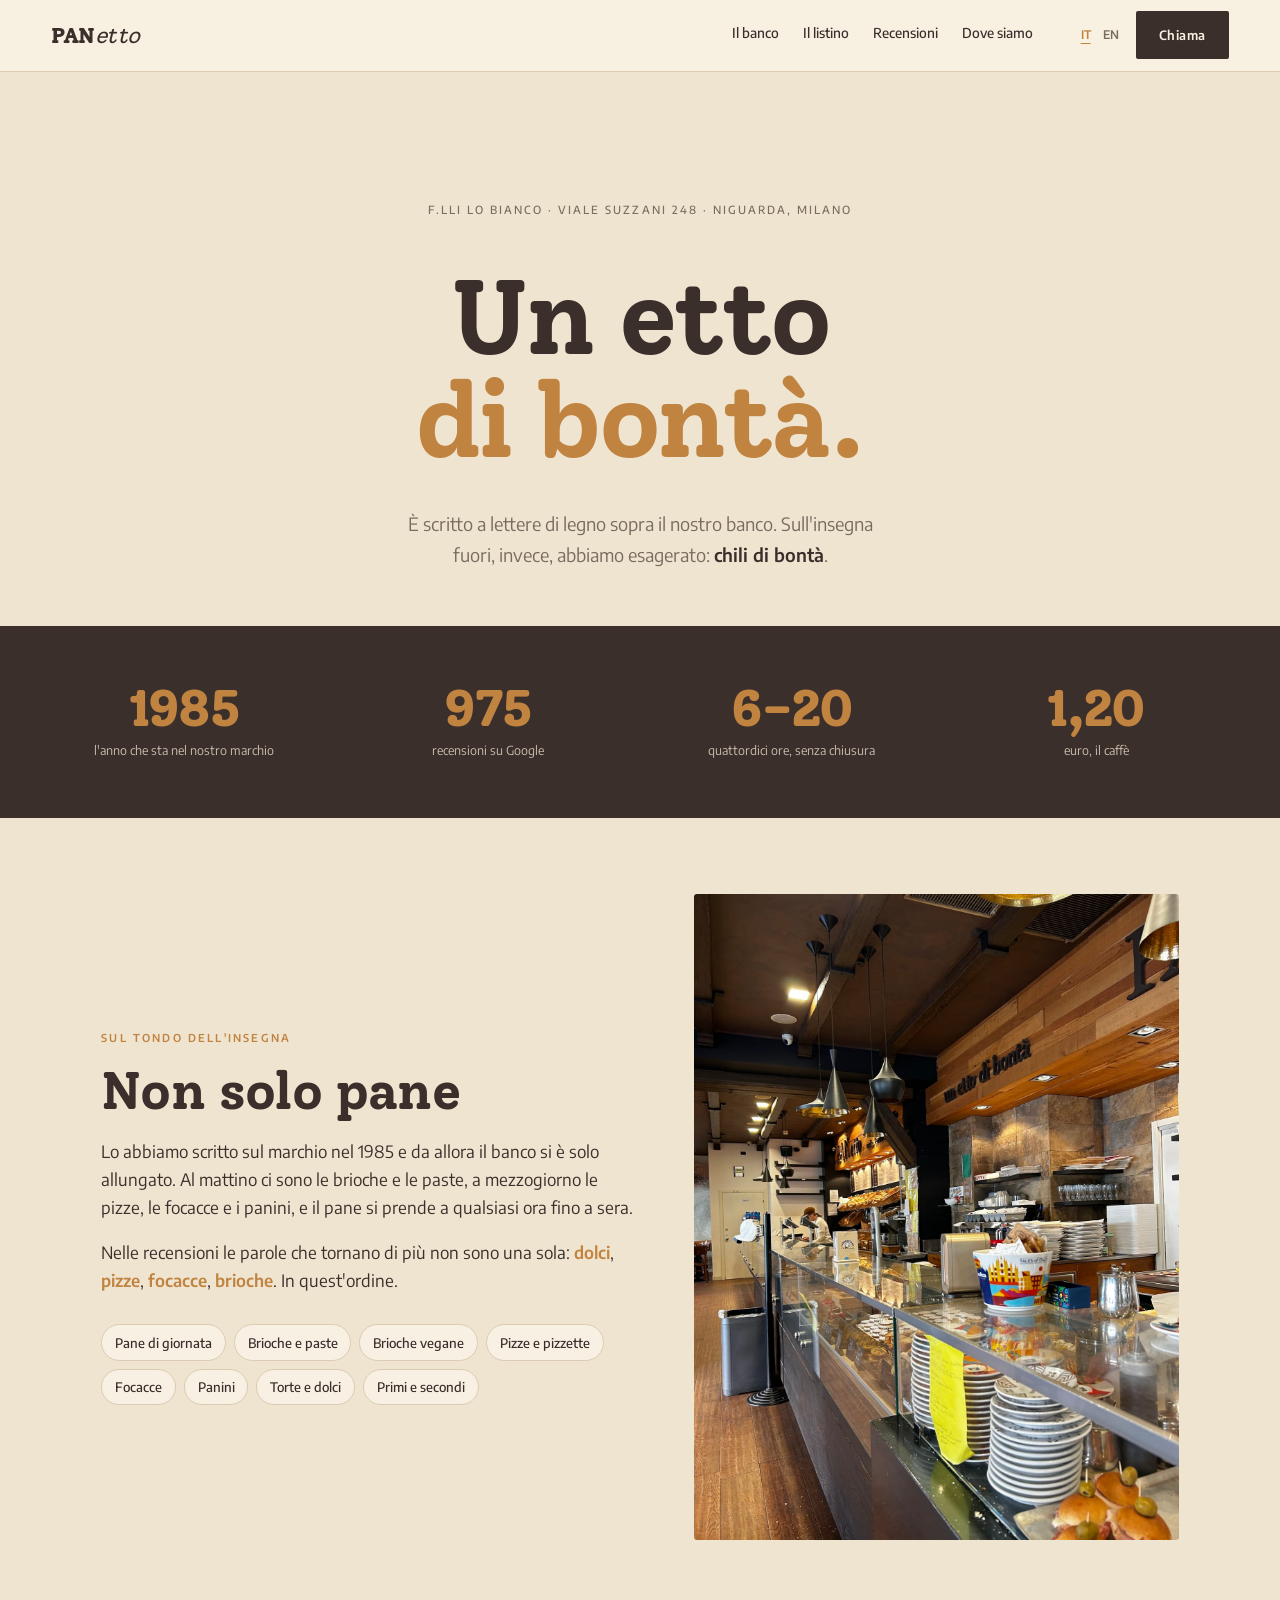
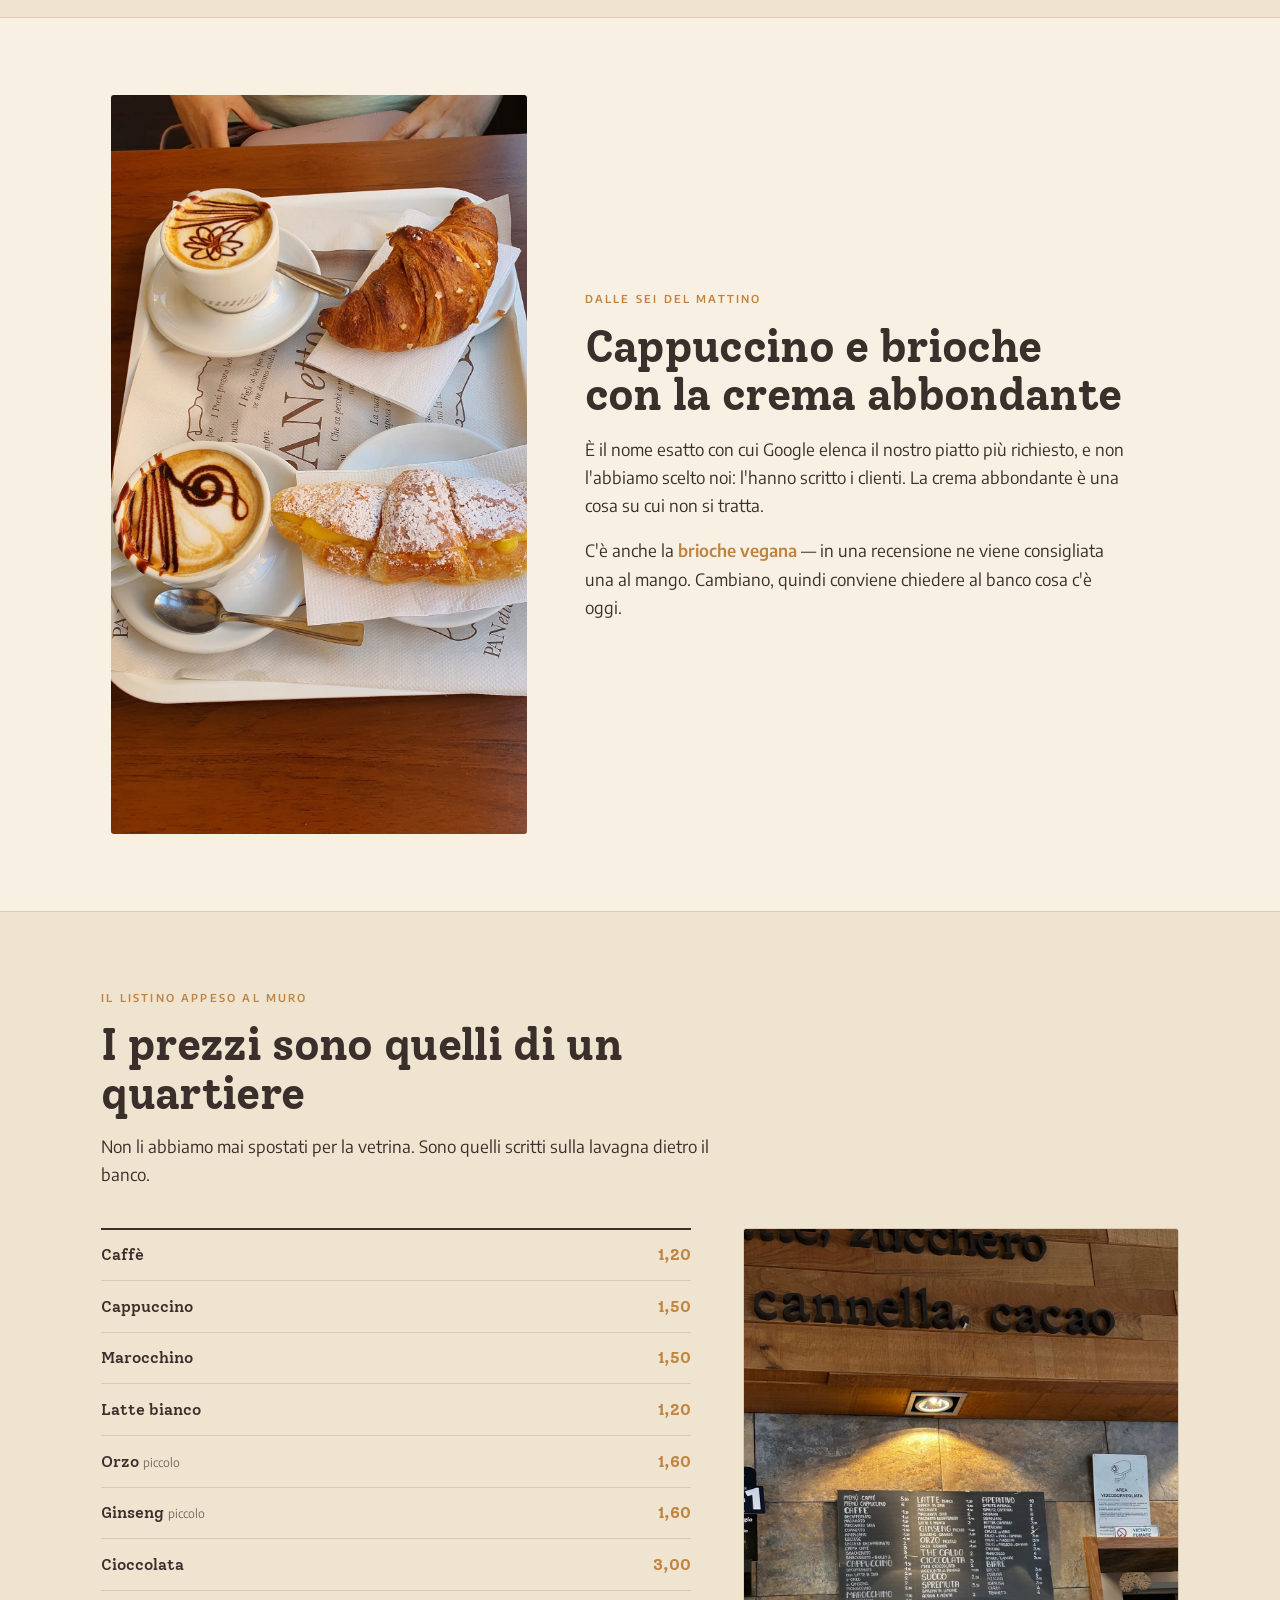
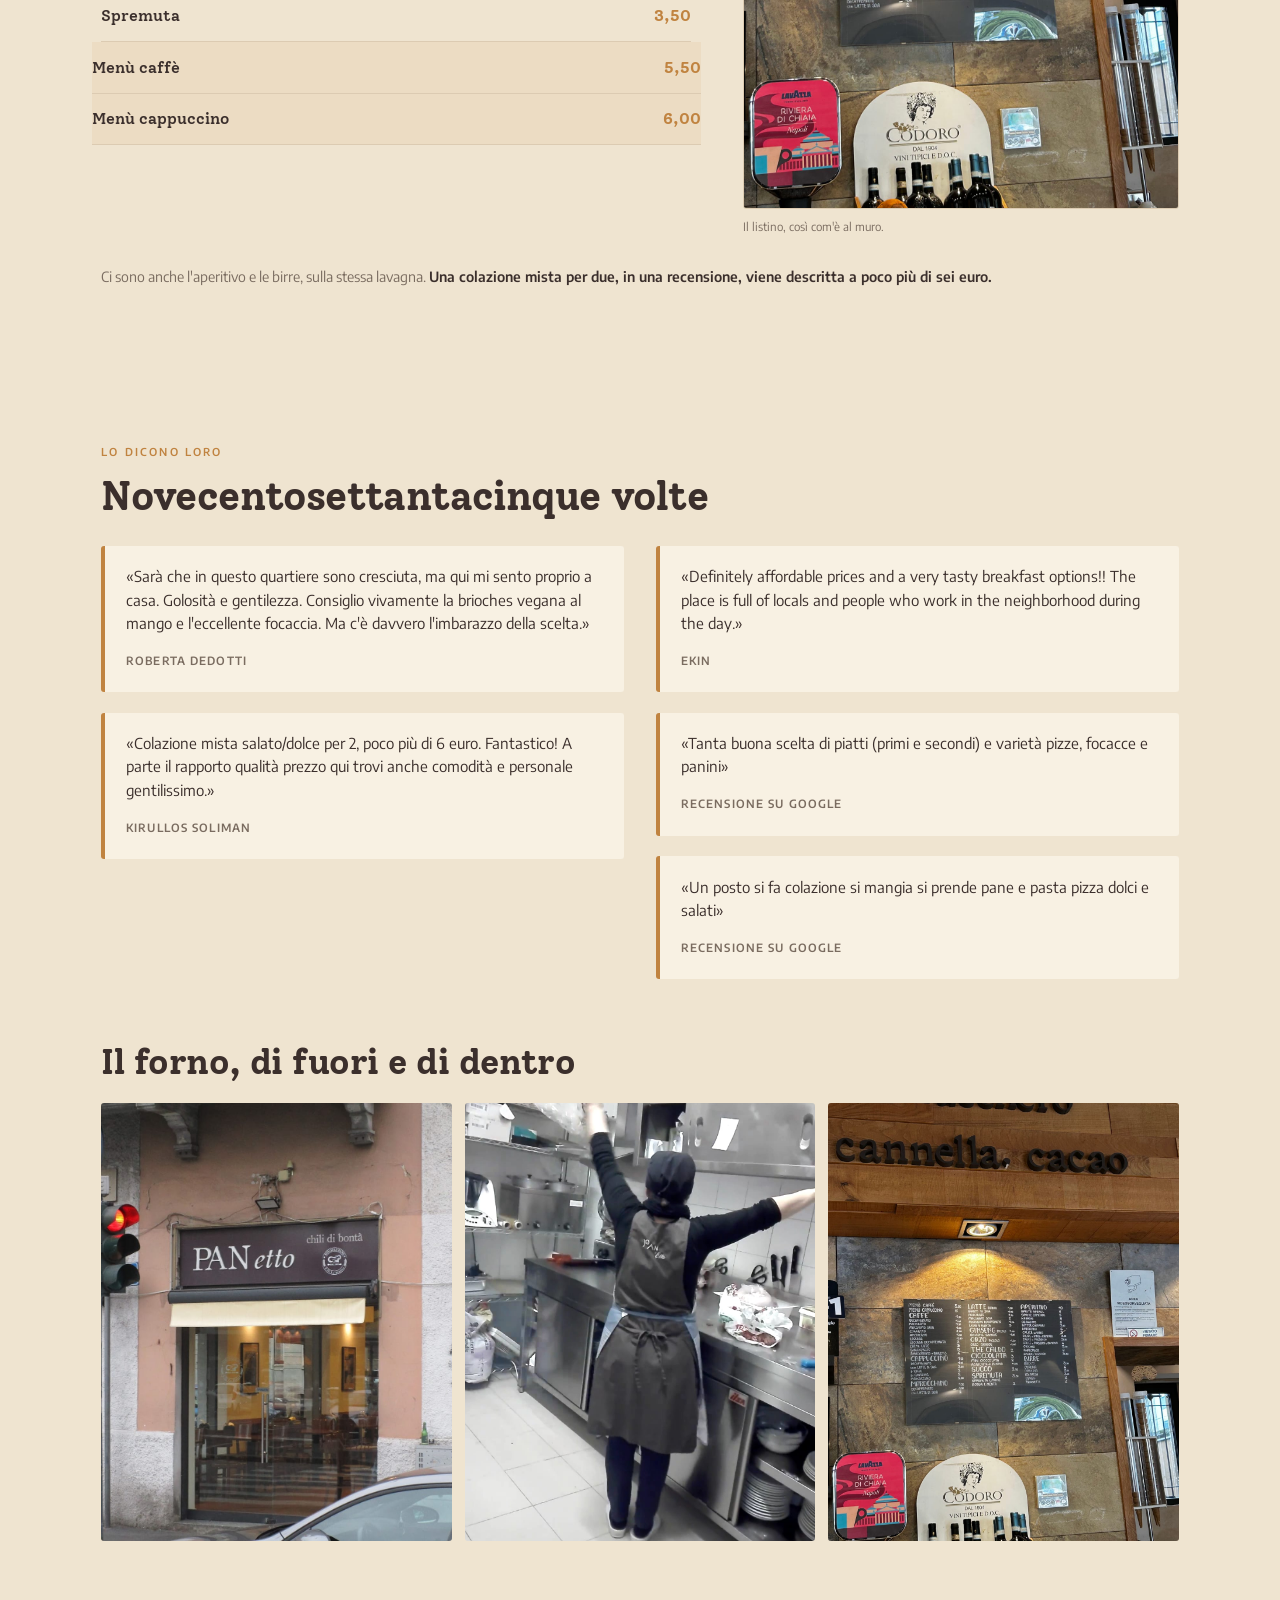
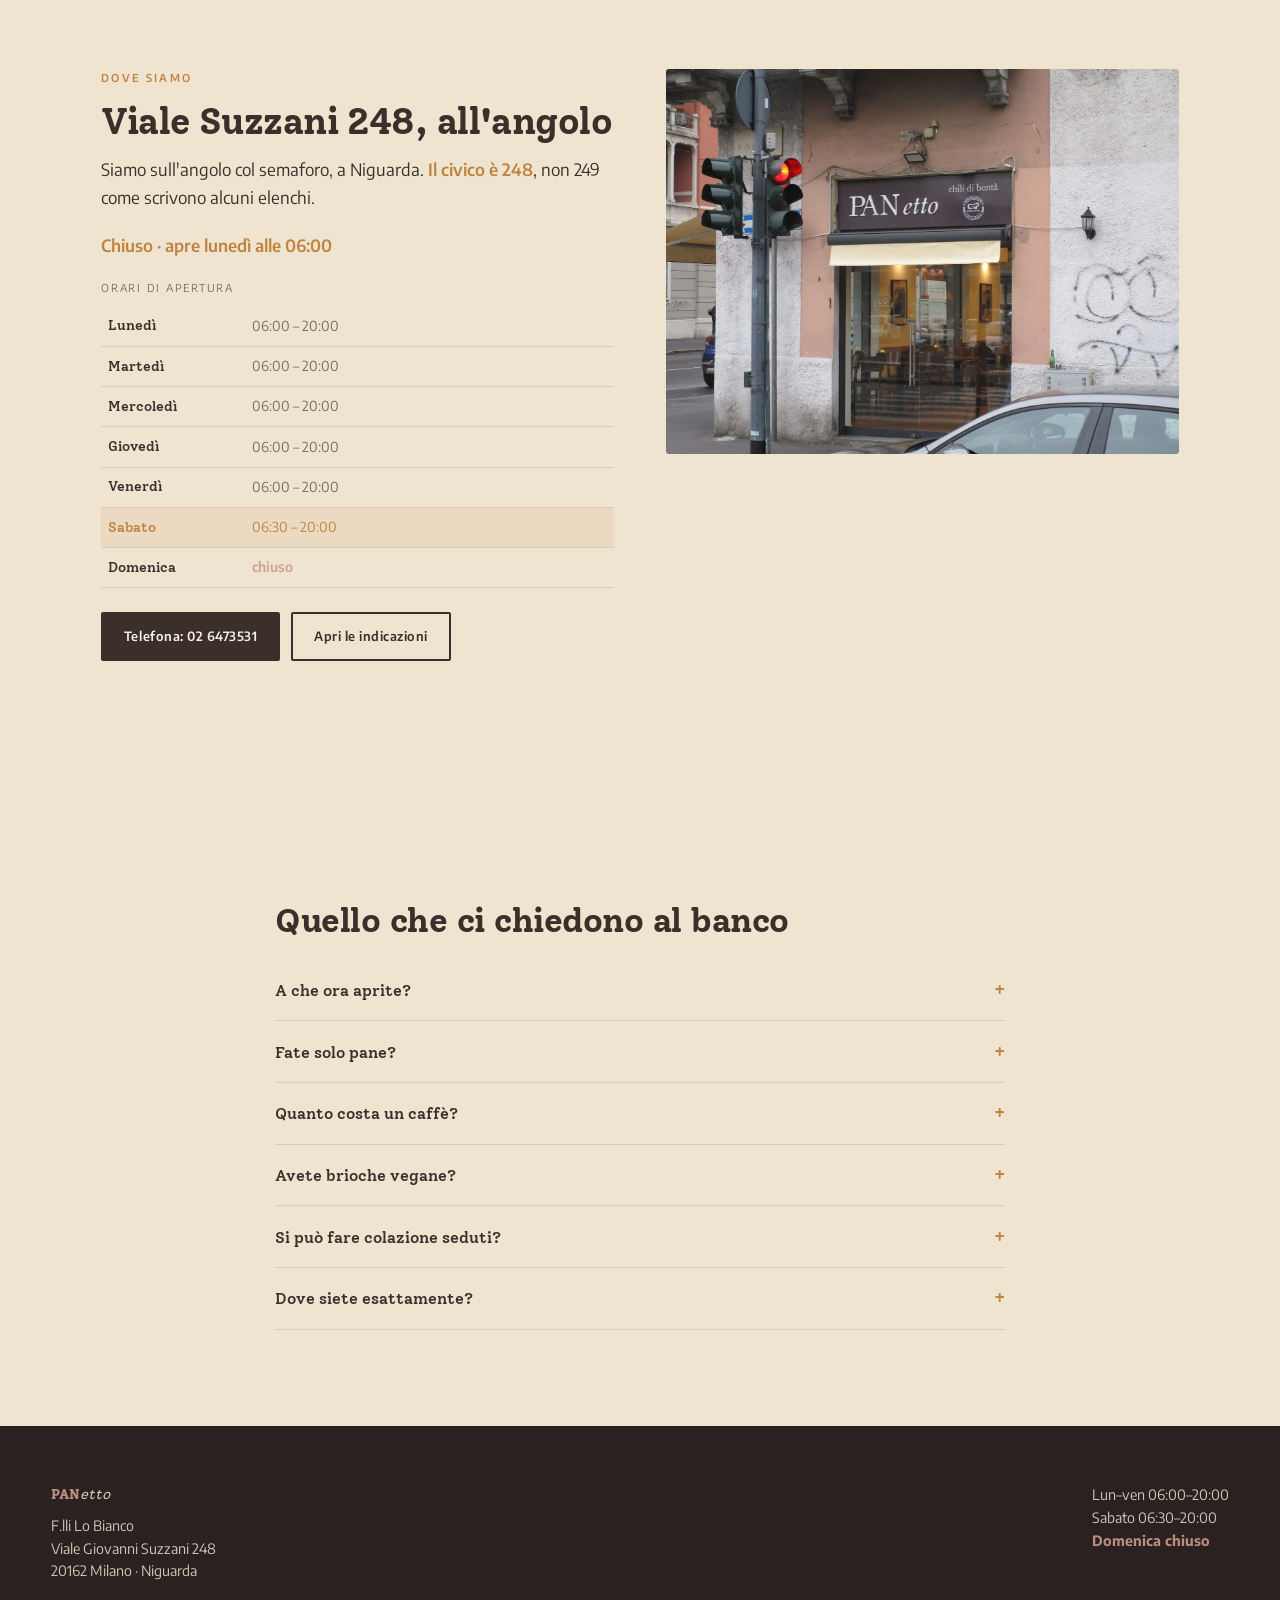
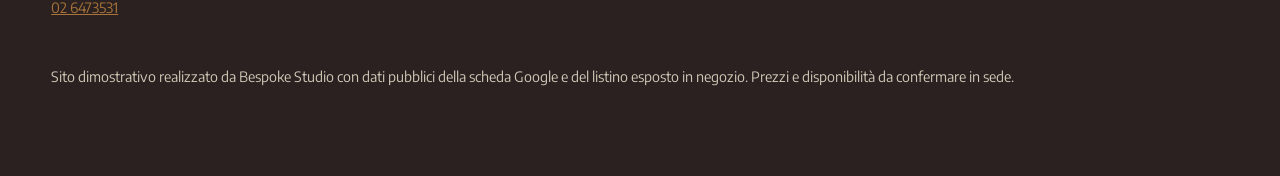
==== index.html @ 8424d195 "PANetto F.lli Lo Bianco — sito vetrina (Bespoke Studio) Viale Suzzani 248, Niguarda (Milano). Forno," ====
<!DOCTYPE html>
<html lang="it">
<head>
<meta charset="utf-8">
<meta name="viewport" content="width=device-width, initial-scale=1">
<title>PANetto F.lli Lo Bianco — forno e caffetteria a Niguarda, dal 1985</title>
<meta name="description" content="PANetto F.lli Lo Bianco, viale Suzzani 248, Niguarda, Milano. Pane, brioche, pizze, focacce e dolci dal 1985. Aperti dalle 6 alle 20, domenica chiuso. Caffè 1,20 €.">
<link rel="canonical" href="https://rotenzark.github.io/panetto-suzzani/">
<meta property="og:type" content="restaurant">
<meta property="og:title" content="PANetto — un etto di bontà, dal 1985">
<meta property="og:description" content="Non solo pane: brioche, pizze, focacce, dolci. Viale Suzzani 248, Niguarda.">
<meta property="og:url" content="https://rotenzark.github.io/panetto-suzzani/">
<meta property="og:image" content="https://rotenzark.github.io/panetto-suzzani/img/og.jpg">
<meta property="og:locale" content="it_IT">
<meta name="twitter:card" content="summary_large_image">
<meta name="twitter:title" content="PANetto — un etto di bontà, dal 1985">
<meta name="twitter:description" content="Non solo pane: brioche, pizze, focacce, dolci. Viale Suzzani 248, Niguarda.">
<meta name="twitter:image" content="https://rotenzark.github.io/panetto-suzzani/img/og.jpg">
<meta name="theme-color" content="#3B2F2C">
<link rel="icon" href="img/favicon.svg" type="image/svg+xml">
<link rel="icon" href="img/favicon-32.png" sizes="32x32">
<link rel="apple-touch-icon" href="img/apple-touch-icon.png">
<link rel="preconnect" href="https://fonts.googleapis.com">
<link rel="preconnect" href="https://fonts.gstatic.com" crossorigin>
<link href="https://fonts.googleapis.com/css2?family=Solway:wght@400;500;700;800&family=Encode+Sans:wght@300;400;500;600&display=swap" rel="stylesheet">
<link rel="stylesheet" href="css/styles.css?v=1">
<script type="application/ld+json">
{
  "@context":"https://schema.org","@type":"Bakery","name":"PANetto F.lli Lo Bianco",
  "description":"Forno, pasticceria e caffetteria a Niguarda, Milano, dal 1985. Pane, brioche, pizze, focacce e dolci.",
  "url":"https://rotenzark.github.io/panetto-suzzani/",
  "telephone":"+39 02 6473531",
  "priceRange":"€",
  "image":"https://rotenzark.github.io/panetto-suzzani/img/banco.jpg",
  "address":{"@type":"PostalAddress","streetAddress":"Viale Giovanni Suzzani 248","addressLocality":"Milano","postalCode":"20162","addressCountry":"IT"},
  "geo":{"@type":"GeoCoordinates","latitude":45.5231942,"longitude":9.2073771},
  "openingHoursSpecification":[
    {"@type":"OpeningHoursSpecification","dayOfWeek":["Monday","Tuesday","Wednesday","Thursday","Friday"],"opens":"06:00","closes":"20:00"},
    {"@type":"OpeningHoursSpecification","dayOfWeek":["Saturday"],"opens":"06:30","closes":"20:00"}
  ]
}
</script>
<script type="application/ld+json">
{
  "@context":"https://schema.org","@type":"FAQPage","mainEntity":[
    {"@type":"Question","name":"A che ora aprite?","acceptedAnswer":{"@type":"Answer","text":"Alle sei del mattino, dal lunedì al venerdì. Il sabato alle sei e mezza. Si chiude alle otto di sera, tutti i giorni. La domenica siamo chiusi."}},
    {"@type":"Question","name":"Fate solo pane?","acceptedAnswer":{"@type":"Answer","text":"No, e c'è scritto anche sulla nostra insegna: non solo pane. Facciamo brioche e paste, pizze, focacce, panini, torte e dolci, e a pranzo anche primi e secondi."}},
    {"@type":"Question","name":"Quanto costa un caffè?","acceptedAnswer":{"@type":"Answer","text":"Un euro e venti. Il cappuccino un euro e cinquanta. C'è anche il menù caffè con qualcosa da mangiare a cinque euro e cinquanta, e quello con cappuccino a sei."}},
    {"@type":"Question","name":"Avete brioche vegane?","acceptedAnswer":{"@type":"Answer","text":"Sì. Una cliente in una recensione consiglia in particolare la brioche vegana al mango. Chiedete al banco quali ci sono oggi, perché cambiano."}},
    {"@type":"Question","name":"Si può fare colazione seduti?","acceptedAnswer":{"@type":"Answer","text":"Sì, ci sono i tavolini: c'è chi fa colazione, chi si ferma a pranzo e chi passa solo a prendere il pane. Nelle recensioni una colazione mista per due viene descritta a poco più di sei euro."}},
    {"@type":"Question","name":"Dove siete esattamente?","acceptedAnswer":{"@type":"Answer","text":"In viale Giovanni Suzzani 248, a Niguarda, all'angolo con il semaforo. Il civico è 248, non 249 come riportano alcuni elenchi."}}
  ]
}
</script>
</head>
<body>

<div id="intro" class="intro" aria-hidden="true">
  <p class="intro__frase"><span>un etto</span><span>di bontà</span></p>
  <button type="button" id="introSkip" class="intro__skip" data-i18n="intro.skip">salta</button>
</div>

<header id="site-header" class="testata">
  <a class="marchio" href="#cima"><b>PAN</b><i>etto</i></a>
  <nav id="mainNav" class="nav" aria-label="Menu principale">
    <a href="#banco" data-i18n="nav.banco">Il banco</a>
    <a href="#listino" data-i18n="nav.listino">Il listino</a>
    <a href="#voci" data-i18n="nav.voci">Recensioni</a>
    <a href="#dove" data-i18n="nav.dove">Dove siamo</a>
  </nav>
  <div class="testata__coda">
    <div class="lingue" role="group" aria-label="Lingua / Language">
      <button type="button" data-lang="it" class="is-on" aria-pressed="true">IT</button>
      <button type="button" data-lang="en" aria-pressed="false">EN</button>
    </div>
    <a class="bottone bottone--pieno" href="tel:+39026473531" data-i18n="cta.chiama">Chiama</a>
    <button type="button" id="burger" class="burger" aria-expanded="false" aria-controls="mobile-menu" aria-label="Apri il menu">
      <span></span><span></span><span></span>
    </button>
  </div>
</header>

<div id="mobile-menu" class="drawer" hidden>
  <a href="#banco" data-i18n="nav.banco">Il banco</a>
  <a href="#listino" data-i18n="nav.listino">Il listino</a>
  <a href="#voci" data-i18n="nav.voci">Recensioni</a>
  <a href="#dove" data-i18n="nav.dove">Dove siamo</a>
  <a class="drawer__cta" href="tel:+39026473531">02 6473531</a>
</div>

<main id="cima">

  <!-- ══ HERO: una frase sola, la loro ══ -->
  <section class="apertura" aria-labelledby="apertura-titolo">
    <p class="apertura__eti" data-i18n="hero.eti">F.lli Lo Bianco · viale Suzzani 248 · Niguarda, Milano</p>
    <h1 id="apertura-titolo" class="apertura__frase">
      <span class="apertura__riga">Un etto</span>
      <span class="apertura__riga apertura__riga--forte">di bontà.</span>
    </h1>
    <p class="apertura__sotto" data-i18n="hero.sotto">È scritto a lettere di legno sopra il nostro banco. Sull'insegna fuori, invece, abbiamo esagerato: <b>chili di bontà</b>.</p>
  </section>

  <!-- ══ LE CIFRE — il gesto della bilancia ══ -->
  <section class="cifre" id="cifre" aria-label="In cifre">
    <ul class="cifre__lista">
      <li class="cifra"><span class="cifra__n">1985</span><span class="cifra__t" data-i18n="cif.1">l'anno che sta nel nostro marchio</span></li>
      <li class="cifra"><span class="cifra__n">975</span><span class="cifra__t" data-i18n="cif.2">recensioni su Google</span></li>
      <li class="cifra"><span class="cifra__n">6–20</span><span class="cifra__t" data-i18n="cif.3">quattordici ore, senza chiusura</span></li>
      <li class="cifra"><span class="cifra__n">1,20</span><span class="cifra__t" data-i18n="cif.4">euro, il caffè</span></li>
    </ul>
  </section>

  <!-- ══ NON SOLO PANE ══ -->
  <section id="banco" class="banco" aria-labelledby="banco-titolo">
    <div class="banco__testo reveal">
      <p class="occhiello" data-i18n="ban.eti">Sul tondo dell'insegna</p>
      <h2 id="banco-titolo" data-i18n="ban.titolo">Non solo pane</h2>
      <p data-i18n="ban.p1">Lo abbiamo scritto sul marchio nel 1985 e da allora il banco si è solo allungato. Al mattino ci sono le brioche e le paste, a mezzogiorno le pizze, le focacce e i panini, e il pane si prende a qualsiasi ora fino a sera.</p>
      <p data-i18n="ban.p2">Nelle recensioni le parole che tornano di più non sono una sola: <b>dolci</b>, <b>pizze</b>, <b>focacce</b>, <b>brioche</b>. In quest'ordine.</p>
      <ul class="banco__cose">
        <li data-i18n="ban.c1">Pane di giornata</li>
        <li data-i18n="ban.c2">Brioche e paste</li>
        <li data-i18n="ban.c3">Brioche vegane</li>
        <li data-i18n="ban.c4">Pizze e pizzette</li>
        <li data-i18n="ban.c5">Focacce</li>
        <li data-i18n="ban.c6">Panini</li>
        <li data-i18n="ban.c7">Torte e dolci</li>
        <li data-i18n="ban.c8">Primi e secondi</li>
      </ul>
    </div>
    <figure class="banco__foto reveal">
      <img src="img/banco.jpg" width="1400" height="1866" decoding="async" alt="Il banco di PANetto con la vetrina delle paste e, sul muro di legno, le lettere che compongono un etto di bontà">
    </figure>
  </section>

  <!-- ══ LA COLAZIONE ══ -->
  <section class="colazione" aria-labelledby="colazione-titolo">
    <figure class="colazione__foto reveal">
      <img src="img/colazione.jpg" width="1200" height="2133" decoding="async" alt="Vassoio con due cappuccini decorati, un cornetto e una brioche alla crema, sulla carta brandizzata PANetto">
    </figure>
    <div class="colazione__testo reveal">
      <p class="occhiello" data-i18n="col.eti">Dalle sei del mattino</p>
      <h2 id="colazione-titolo" data-i18n="col.titolo">Cappuccino e brioche con la crema abbondante</h2>
      <p data-i18n="col.p1">È il nome esatto con cui Google elenca il nostro piatto più richiesto, e non l'abbiamo scelto noi: l'hanno scritto i clienti. La crema abbondante è una cosa su cui non si tratta.</p>
      <p data-i18n="col.p2">C'è anche la <b>brioche vegana</b> — in una recensione ne viene consigliata una al mango. Cambiano, quindi conviene chiedere al banco cosa c'è oggi.</p>
    </div>
  </section>

  <!-- ══ LISTINO ══ -->
  <section id="listino" class="listino" aria-labelledby="listino-titolo">
    <div class="listino__testa reveal">
      <p class="occhiello" data-i18n="lis.eti">Il listino appeso al muro</p>
      <h2 id="listino-titolo" data-i18n="lis.titolo">I prezzi sono quelli di un quartiere</h2>
      <p data-i18n="lis.p">Non li abbiamo mai spostati per la vetrina. Sono quelli scritti sulla lavagna dietro il banco.</p>
    </div>
    <div class="listino__corpo">
      <ul class="prezzi reveal">
        <li><span class="v">Caffè</span><span class="p">1,20</span></li>
        <li><span class="v">Cappuccino</span><span class="p">1,50</span></li>
        <li><span class="v">Marocchino</span><span class="p">1,50</span></li>
        <li><span class="v">Latte bianco</span><span class="p">1,20</span></li>
        <li><span class="v">Orzo <small data-i18n="lis.piccolo">piccolo</small></span><span class="p">1,60</span></li>
        <li><span class="v">Ginseng <small data-i18n="lis.piccolo2">piccolo</small></span><span class="p">1,60</span></li>
        <li><span class="v">Cioccolata</span><span class="p">3,00</span></li>
        <li><span class="v">Spremuta</span><span class="p">3,50</span></li>
        <li class="prezzi__spicca"><span class="v" data-i18n="lis.menucaffe">Menù caffè</span><span class="p">5,50</span></li>
        <li class="prezzi__spicca"><span class="v" data-i18n="lis.menucappu">Menù cappuccino</span><span class="p">6,00</span></li>
      </ul>
      <figure class="listino__foto reveal">
        <img src="img/listino-muro.jpg" width="1200" height="1600" decoding="async" alt="Il listino delle bevande appeso al muro del locale, sotto le lettere di legno latte zucchero cannella cacao">
        <figcaption data-i18n="lis.did">Il listino, così com'è al muro.</figcaption>
      </figure>
    </div>
    <p class="listino__nota reveal" data-i18n="lis.nota">Ci sono anche l'aperitivo e le birre, sulla stessa lavagna. <b>Una colazione mista per due, in una recensione, viene descritta a poco più di sei euro.</b></p>
  </section>

  <!-- ══ RECENSIONI ══ -->
  <section id="voci" class="voci reveal" aria-labelledby="voci-titolo">
    <p class="occhiello" data-i18n="voc.eti">Lo dicono loro</p>
    <h2 id="voci-titolo" data-i18n="voc.titolo">Novecentosettantacinque volte</h2>
    <ul class="voci__lista">
      <li class="voce"><p>«Sarà che in questo quartiere sono cresciuta, ma qui mi sento proprio a casa. Golosità e gentilezza. Consiglio vivamente la brioches vegana al mango e l'eccellente focaccia. Ma c'è davvero l'imbarazzo della scelta.»</p><span class="voce__chi">Roberta Dedotti</span></li>
      <li class="voce"><p>«Colazione mista salato/dolce per 2, poco più di 6 euro. Fantastico! A parte il rapporto qualità prezzo qui trovi anche comodità e personale gentilissimo.»</p><span class="voce__chi">Kirullos Soliman</span></li>
      <li class="voce"><p>«Definitely affordable prices and a very tasty breakfast options!! The place is full of locals and people who work in the neighborhood during the day.»</p><span class="voce__chi">Ekin</span></li>
      <li class="voce"><p>«Tanta buona scelta di piatti (primi e secondi) e varietà pizze, focacce e panini»</p><span class="voce__chi">Recensione su Google</span></li>
      <li class="voce"><p>«Un posto si fa colazione si mangia si prende pane e pasta pizza dolci e salati»</p><span class="voce__chi">Recensione su Google</span></li>
    </ul>
  </section>

  <!-- ══ GALLERIA ══ -->
  <section id="galleria" class="galleria reveal" aria-labelledby="galleria-titolo">
    <h2 id="galleria-titolo" class="galleria__titolo" data-i18n="gal.titolo">Il forno, di fuori e di dentro</h2>
    <div class="galleria__righe">
      <button type="button" class="shot" data-full="img/facciata.jpg"><img src="img/facciata.jpg" width="1500" height="1125" decoding="async" alt="L'insegna PANetto all'angolo di viale Suzzani, con il payoff chili di bontà"></button>
      <button type="button" class="shot" data-full="img/laboratorio.jpg"><img src="img/laboratorio.jpg" width="1088" height="1920" decoding="async" alt="Il laboratorio in acciaio, con il grembiule PANetto"></button>
      <button type="button" class="shot" data-full="img/listino-muro.jpg"><img src="img/listino-muro.jpg" width="1200" height="1600" decoding="async" alt="Il listino delle bevande al muro"></button>
    </div>
  </section>

  <!-- ══ DOVE ══ -->
  <section id="dove" class="dove" aria-labelledby="dove-titolo">
    <div class="dove__testo reveal">
      <p class="occhiello" data-i18n="dov.eti">Dove siamo</p>
      <h2 id="dove-titolo" data-i18n="dov.titolo">Viale Suzzani 248, all'angolo</h2>
      <p data-i18n="dov.p">Siamo sull'angolo col semaforo, a Niguarda. <b>Il civico è 248</b>, non 249 come scrivono alcuni elenchi.</p>
      <p class="dove__stato"><span id="orarioStato">Controllo gli orari…</span></p>
      <table class="orari">
        <caption data-i18n="dov.cap">Orari di apertura</caption>
        <tbody>
          <tr data-day="1"><th scope="row" data-i18n="g.lun">Lunedì</th><td>06:00 – 20:00</td></tr>
          <tr data-day="2"><th scope="row" data-i18n="g.mar">Martedì</th><td>06:00 – 20:00</td></tr>
          <tr data-day="3"><th scope="row" data-i18n="g.mer">Mercoledì</th><td>06:00 – 20:00</td></tr>
          <tr data-day="4"><th scope="row" data-i18n="g.gio">Giovedì</th><td>06:00 – 20:00</td></tr>
          <tr data-day="5"><th scope="row" data-i18n="g.ven">Venerdì</th><td>06:00 – 20:00</td></tr>
          <tr data-day="6"><th scope="row" data-i18n="g.sab">Sabato</th><td>06:30 – 20:00</td></tr>
          <tr data-day="0" class="riposo"><th scope="row" data-i18n="g.dom">Domenica</th><td data-i18n="g.chiuso">chiuso</td></tr>
        </tbody>
      </table>
      <p class="dove__azioni">
        <a class="bottone bottone--pieno" href="tel:+39026473531" data-i18n="dov.tel">Telefona: 02 6473531</a>
        <a class="bottone" href="https://www.google.com/maps/place/PANetto+F.lli+Lo+Bianco/@45.5231942,9.2073771,17z" target="_blank" rel="noopener" data-i18n="dov.mappa">Apri le indicazioni</a>
      </p>
    </div>
    <div class="dove__lato reveal">
      <figure class="dove__facciata"><img src="img/facciata.jpg" width="1500" height="1125" decoding="async" alt="L'ingresso di PANetto sull'angolo di viale Suzzani"></figure>
      <iframe title="Mappa di PANetto, viale Suzzani 248, Milano" src="https://www.google.com/maps?q=PANetto+Viale+Suzzani+248+20162+Milano&output=embed" width="600" height="320" style="border:0" loading="lazy" referrerpolicy="no-referrer-when-downgrade"></iframe>
    </div>
  </section>

  <!-- ══ FAQ ══ -->
  <section id="faq" class="faq reveal" aria-labelledby="faq-titolo">
    <h2 id="faq-titolo" data-i18n="faq.titolo">Quello che ci chiedono al banco</h2>
    <div class="faq__lista">
      <details><summary data-i18n="faq.q1">A che ora aprite?</summary><p data-i18n="faq.a1">Alle <b>sei del mattino</b>, dal lunedì al venerdì. Il sabato alle sei e mezza. Si chiude alle otto di sera, tutti i giorni. <b>La domenica siamo chiusi.</b></p></details>
      <details><summary data-i18n="faq.q2">Fate solo pane?</summary><p data-i18n="faq.a2">No, e c'è scritto anche sulla nostra insegna: <b>non solo pane</b>. Facciamo brioche e paste, pizze, focacce, panini, torte e dolci, e a pranzo anche primi e secondi.</p></details>
      <details><summary data-i18n="faq.q3">Quanto costa un caffè?</summary><p data-i18n="faq.a3">Un euro e venti. Il cappuccino un euro e cinquanta. C'è anche il menù caffè a cinque euro e cinquanta e quello con cappuccino a sei.</p></details>
      <details><summary data-i18n="faq.q4">Avete brioche vegane?</summary><p data-i18n="faq.a4">Sì. Una cliente in una recensione consiglia in particolare quella al mango. Chiedete al banco quali ci sono oggi, perché cambiano.</p></details>
      <details><summary data-i18n="faq.q5">Si può fare colazione seduti?</summary><p data-i18n="faq.a5">Sì, ci sono i tavolini: c'è chi fa colazione, chi si ferma a pranzo e chi passa solo a prendere il pane.</p></details>
      <details><summary data-i18n="faq.q6">Dove siete esattamente?</summary><p data-i18n="faq.a6">In viale Giovanni Suzzani 248, a Niguarda, all'angolo col semaforo. <b>Il civico è 248</b>, non 249.</p></details>
    </div>
  </section>

</main>

<footer class="chiusa">
  <div class="chiusa__riga">
    <div>
      <p class="chiusa__nome"><b>PAN</b><i>etto</i></p>
      <p data-i18n="foot.ind">F.lli Lo Bianco<br>Viale Giovanni Suzzani 248<br>20162 Milano · Niguarda</p>
      <p><a href="tel:+39026473531">02 6473531</a></p>
    </div>
    <div>
      <p data-i18n="foot.orari">Lun–ven 06:00–20:00<br>Sabato 06:30–20:00<br><b>Domenica chiuso</b></p>
    </div>
  </div>
  <p class="chiusa__nota" data-i18n="foot.nota">Sito dimostrativo realizzato da Bespoke Studio con dati pubblici della scheda Google e del listino esposto in negozio. Prezzi e disponibilità da confermare in sede.</p>
</footer>

<div class="barra" id="actionBar">
  <a href="tel:+39026473531" data-i18n="bar.chiama">Chiama</a>
  <a href="#listino" data-i18n="bar.listino">Listino</a>
  <a href="#dove" data-i18n="bar.dove">Dove</a>
</div>

<div id="lightbox" class="lightbox" hidden>
  <button type="button" id="lightboxClose" class="lightbox__x" aria-label="Chiudi">×</button>
  <img id="lightboxImg" src="" alt="">
</div>

<script src="https://cdn.jsdelivr.net/npm/gsap@3.12.5/dist/gsap.min.js"></script>
<script src="https://cdn.jsdelivr.net/npm/gsap@3.12.5/dist/ScrollTrigger.min.js"></script>
<script src="js/main.js?v=1"></script>
</body>
</html>
---- css/styles.css ----
/* ═══════════════════════════════════════════════════════════════════
   PANetto F.lli Lo Bianco — Niguarda, Milano
   Palette dalla loro facciata (insegna marrone scuro, tenda crema,
   muro rosa caldo) e dal legno del banco. Il concept è scritto sul
   loro muro: «un etto di bontà».
   ═══════════════════════════════════════════════════════════════════ */

:root{
  --cacao:#3B2F2C;
  --cacao-scuro:#2A2120;
  --sabbia:#EFE4D0;
  --sabbia-chiara:#F8F1E3;
  --crosta:#C08340;
  --rosa:#D2A091;
  --grano:#9A7B4F;
  --fumo:#7A6C60;
  --linea:#DCCBB2;

  --display:'Solway', Georgia, serif;
  --testo:'Encode Sans', system-ui, sans-serif;

  --gutter:clamp(1.15rem, 4vw, 3.5rem);
  --max:1180px;
}

*,*::before,*::after{box-sizing:border-box}
html{-webkit-text-size-adjust:100%}
body{margin:0}
img{max-width:100%;height:auto;display:block}
[hidden]{display:none !important}
button{font:inherit;color:inherit}
:focus-visible{outline:2px solid var(--crosta);outline-offset:3px}

.js .reveal{opacity:0}
.js .reveal.in-view{opacity:1}
html:not(.js) .reveal{opacity:1}

@media (prefers-reduced-motion:reduce){
  *,*::before,*::after{animation-duration:.001ms !important;animation-iteration-count:1 !important;transition-duration:.001ms !important;scroll-behavior:auto !important}
  .reveal{opacity:1 !important;transform:none !important}
  .intro{display:none !important}
  .cifra{opacity:1 !important;transform:none !important}
}

body{
  font-family:var(--testo);font-weight:400;
  font-size:clamp(1rem,.96rem + .2vw,1.06rem);line-height:1.66;
  color:var(--cacao);background:var(--sabbia);
  -webkit-font-smoothing:antialiased;
}
h1,h2,h3{font-family:var(--display);line-height:1.1;margin:0;font-weight:700;letter-spacing:-.015em}
p{margin:0 0 1em}
a{color:inherit}

.occhiello{font-size:.68rem;font-weight:600;letter-spacing:.2em;text-transform:uppercase;color:var(--crosta);margin:0 0 .9rem}

.bottone{
  display:inline-block;font-size:.8rem;font-weight:600;letter-spacing:.04em;text-decoration:none;
  padding:.72rem 1.3rem;border:2px solid var(--cacao);color:var(--cacao);border-radius:2px;
  transition:background .22s,color .22s,border-color .22s;
}
.bottone:hover{background:var(--cacao);color:var(--sabbia-chiara)}
.bottone--pieno{background:var(--cacao);color:var(--sabbia-chiara)}
.bottone--pieno:hover{background:var(--crosta);border-color:var(--crosta)}

/* ── INTRO ── */
.intro{position:fixed;inset:0;z-index:200;background:var(--cacao);display:grid;place-items:center;transition:opacity .55s ease}
.intro.is-out{opacity:0;pointer-events:none}
.intro__frase{margin:0;display:flex;flex-direction:column;align-items:center;gap:.1em;font-family:var(--display);font-weight:700;color:var(--sabbia);font-size:clamp(1.6rem,6vw,3.4rem);line-height:1.05}
.intro__frase span{opacity:0;animation:sali .55s ease forwards}
.intro__frase span:nth-child(1){animation-delay:.15s}
.intro__frase span:nth-child(2){animation-delay:.45s}
@keyframes sali{from{opacity:0;transform:translateY(14px)}to{opacity:1;transform:none}}
.intro__skip{position:absolute;bottom:2rem;left:50%;transform:translateX(-50%);background:none;border:0;color:var(--sabbia);opacity:.7;cursor:pointer;font-size:.72rem;letter-spacing:.16em;text-transform:uppercase}

/* ── TESTATA ── */
.testata{position:sticky;top:0;z-index:90;display:flex;align-items:center;gap:1.2rem;padding:.7rem var(--gutter);background:rgba(248,241,227,.97);border-bottom:1px solid var(--linea)}
.marchio{text-decoration:none;color:var(--cacao);flex:0 0 auto;font-family:var(--display);font-size:1.4rem;letter-spacing:-.02em}
.marchio b{font-weight:800}
.marchio i{font-style:italic;font-weight:400}
.nav{display:flex;gap:1.5rem;margin-left:auto}
.nav a{font-size:.85rem;font-weight:500;text-decoration:none;padding-bottom:2px;border-bottom:2px solid transparent;transition:border-color .2s}
.nav a:hover{border-color:var(--crosta)}
.testata__coda{display:flex;align-items:center;gap:.7rem;margin-left:auto}
.nav + .testata__coda{margin-left:1.4rem}
.lingue{display:flex;gap:.1rem;font-size:.74rem;font-weight:600}
.lingue button{background:none;border:0;padding:.3rem .35rem;cursor:pointer;color:var(--fumo)}
.lingue button.is-on{color:var(--crosta);text-decoration:underline;text-underline-offset:4px}

.burger{display:none;background:none;border:0;padding:.4rem;cursor:pointer;position:relative;z-index:96}
.burger span{display:block;width:23px;height:2.5px;background:var(--cacao);margin:4px 0;transition:transform .25s,opacity .2s}
.burger[aria-expanded="true"] span:nth-child(1){transform:translateY(6.5px) rotate(45deg)}
.burger[aria-expanded="true"] span:nth-child(2){opacity:0}
.burger[aria-expanded="true"] span:nth-child(3){transform:translateY(-6.5px) rotate(-45deg)}

.drawer{position:fixed;inset:0 0 0 auto;width:min(78vw,300px);z-index:95;background:var(--cacao);color:var(--sabbia);display:flex;flex-direction:column;gap:.3rem;padding:5rem 1.6rem 2rem}
.drawer a{font-size:1rem;font-weight:500;text-decoration:none;padding:.75rem 0;border-bottom:1px solid rgba(239,228,208,.16)}
.drawer__cta{margin-top:1rem;border:2px solid var(--crosta);border-bottom:2px solid var(--crosta);border-radius:2px;text-align:center;color:var(--crosta)}

/* ═══ APERTURA: una frase sola ═══ */
.apertura{max-width:var(--max);margin:0 auto;padding:clamp(3.5rem,10vw,8rem) var(--gutter) clamp(2rem,5vw,3.5rem);text-align:center}
.apertura__eti{font-size:.7rem;font-weight:500;letter-spacing:.18em;text-transform:uppercase;color:var(--fumo);margin:0 0 clamp(1.8rem,4vw,3rem)}
.apertura__frase{display:flex;flex-direction:column;font-size:clamp(2.8rem,1.4rem + 6.5vw,7.5rem);line-height:.97;letter-spacing:-.03em}
.apertura__riga--forte{color:var(--crosta)}
.apertura__sotto{margin:clamp(1.6rem,3vw,2.4rem) auto 0;max-width:44ch;font-size:clamp(1rem,.96rem + .3vw,1.14rem);color:var(--fumo)}
.apertura__sotto b{color:var(--cacao);font-weight:600}

/* ═══ CIFRE — il gesto della bilancia ═══ */
.cifre{background:var(--cacao);color:var(--sabbia);padding:clamp(2.2rem,5vw,3.6rem) var(--gutter)}
.cifre__lista{max-width:var(--max);margin:0 auto;padding:0;list-style:none;display:grid;grid-template-columns:repeat(4,1fr);gap:clamp(1.2rem,3vw,2.4rem)}
.cifra{text-align:center}
.js .cifra{opacity:0}
html:not(.js) .cifra{opacity:1}
.cifra__n{display:block;font-family:var(--display);font-weight:800;font-size:clamp(1.9rem,1.1rem + 2.6vw,3.4rem);line-height:1;letter-spacing:-.03em;color:var(--crosta)}
.cifra__t{display:block;margin-top:.5rem;font-size:.78rem;line-height:1.4;opacity:.78}

/* ═══ BANCO ═══ */
.banco{max-width:var(--max);margin:0 auto;padding:clamp(3rem,6vw,5rem) var(--gutter);display:grid;grid-template-columns:1.05fr .95fr;gap:clamp(2rem,5vw,3.6rem);align-items:center}
.banco__testo h2{font-size:clamp(2rem,1.4rem + 2.4vw,3.4rem);margin-bottom:1.1rem}
.banco__testo p b{font-weight:600;color:var(--crosta)}
.banco__cose{list-style:none;margin:1.8rem 0 0;padding:0;display:flex;flex-wrap:wrap;gap:.5rem}
.banco__cose li{font-size:.82rem;font-weight:500;padding:.4rem .8rem;background:var(--sabbia-chiara);border:1px solid var(--linea);border-radius:999px}
.banco__foto{margin:0}
.banco__foto img{border-radius:3px}

/* ═══ COLAZIONE ═══ */
.colazione{background:var(--sabbia-chiara);border-top:1px solid var(--linea);border-bottom:1px solid var(--linea);padding:clamp(3rem,6vw,5rem) var(--gutter);display:grid;grid-template-columns:.85fr 1.15fr;gap:clamp(2rem,5vw,3.6rem);align-items:center}
.colazione__foto{margin:0;justify-self:end;max-width:26rem;width:100%}
.colazione__foto img{border-radius:3px}
.colazione__testo{max-width:34rem}
.colazione__testo h2{font-size:clamp(1.7rem,1.25rem + 1.9vw,2.8rem);margin-bottom:1rem}
.colazione__testo p b{font-weight:600;color:var(--crosta)}

/* ═══ LISTINO ═══ */
.listino{max-width:var(--max);margin:0 auto;padding:clamp(3rem,6vw,5rem) var(--gutter)}
.listino__testa{max-width:40rem;margin-bottom:clamp(1.6rem,3vw,2.4rem)}
.listino__testa h2{font-size:clamp(1.7rem,1.25rem + 1.9vw,2.8rem);margin-bottom:.9rem}
.listino__corpo{display:grid;grid-template-columns:1.15fr .85fr;gap:clamp(2rem,4vw,3.4rem);align-items:start}
.prezzi{list-style:none;margin:0;padding:0;border-top:2px solid var(--cacao)}
.prezzi li{display:flex;justify-content:space-between;align-items:baseline;gap:1rem;padding:.72rem 0;border-bottom:1px solid var(--linea)}
.prezzi .v{font-family:var(--display);font-weight:500;font-size:1.02rem}
.prezzi .v small{font-weight:400;font-family:var(--testo);font-size:.76rem;color:var(--fumo)}
.prezzi .p{font-family:var(--display);font-weight:700;font-size:1rem;color:var(--crosta);white-space:nowrap}
.prezzi__spicca{background:rgba(192,131,64,.09);margin:0 -.6rem;padding-left:.6rem;padding-right:.6rem}
.listino__foto{margin:0}
.listino__foto img{border-radius:3px;border:1px solid var(--linea)}
.listino__foto figcaption{font-size:.72rem;color:var(--fumo);margin-top:.5rem}
.listino__nota{margin-top:1.8rem;font-size:.88rem;color:var(--fumo)}
.listino__nota b{color:var(--cacao);font-weight:600}

/* ═══ VOCI ═══ */
.voci{max-width:var(--max);margin:0 auto;padding:clamp(2.6rem,5vw,4.2rem) var(--gutter)}
.voci h2{font-size:clamp(1.6rem,1.2rem + 1.6vw,2.6rem);margin-bottom:1.7rem}
.voci__lista{list-style:none;margin:0;padding:0;columns:2;column-gap:2rem}
.voce{break-inside:avoid;margin-bottom:1.3rem;padding:1.2rem 1.3rem;background:var(--sabbia-chiara);border-radius:3px;border-left:4px solid var(--crosta)}
.voce p{font-size:.94rem;line-height:1.55;margin-bottom:.6rem}
.voce__chi{font-size:.71rem;font-weight:600;letter-spacing:.1em;text-transform:uppercase;color:var(--fumo)}

/* ═══ GALLERIA ═══ */
.galleria{max-width:var(--max);margin:0 auto;padding:0 var(--gutter) clamp(2.6rem,5vw,4.2rem)}
.galleria__titolo{font-size:clamp(1.45rem,1.15rem + 1.3vw,2.2rem);margin-bottom:1.3rem}
.galleria__righe{display:grid;grid-template-columns:repeat(3,1fr);gap:.8rem}
.shot{padding:0;border:0;background:none;cursor:pointer;overflow:hidden;border-radius:3px}
.shot img{aspect-ratio:4/5;object-fit:cover;width:100%;transition:transform .5s ease}
.shot:hover img{transform:scale(1.05)}

/* ═══ DOVE ═══ */
.dove{max-width:var(--max);margin:0 auto;padding:clamp(2.4rem,5vw,4rem) var(--gutter);display:grid;grid-template-columns:1fr 1fr;gap:clamp(2rem,4vw,3.2rem);align-items:start}
.dove__testo h2{font-size:clamp(1.5rem,1.2rem + 1.4vw,2.3rem);margin-bottom:.9rem}
.dove__testo p b{font-weight:600;color:var(--crosta)}
.dove__stato{font-weight:600;color:var(--crosta);margin:1.2rem 0}
.orari{width:100%;border-collapse:collapse;margin:1rem 0 1.5rem;font-size:.9rem}
.orari caption{font-size:.68rem;letter-spacing:.16em;text-transform:uppercase;color:var(--fumo);text-align:left;padding-bottom:.6rem}
.orari th,.orari td{padding:.48rem .4rem;border-bottom:1px solid var(--linea);text-align:left;font-weight:400}
.orari th{font-family:var(--display);font-weight:500;width:9rem}
.orari td{font-size:.86rem;color:var(--fumo)}
.orari tr.riposo td{color:var(--rosa);font-weight:600}
.orari tr.is-today th,.orari tr.is-today td{color:var(--crosta);background:rgba(192,131,64,.1)}
.dove__azioni{display:flex;flex-wrap:wrap;gap:.7rem}
.dove__lato{display:grid;gap:1rem}
.dove__facciata{margin:0}
.dove__facciata img{border-radius:3px}
.dove__lato iframe{width:100%;height:320px;border-radius:3px;display:block;border:1px solid var(--linea)}

/* ═══ FAQ ═══ */
.faq{max-width:52rem;margin:0 auto;padding:clamp(1.8rem,4vw,3rem) var(--gutter) clamp(3.5rem,8vw,6rem)}
.faq h2{font-size:clamp(1.4rem,1.15rem + 1.2vw,2.1rem);margin-bottom:1.3rem}
.faq details{border-bottom:1px solid var(--linea);padding:.9rem 0}
.faq summary{cursor:pointer;font-family:var(--display);font-weight:500;font-size:1rem;list-style:none;display:flex;justify-content:space-between;gap:1rem;align-items:baseline}
.faq summary::-webkit-details-marker{display:none}
.faq summary::after{content:'+';color:var(--crosta);font-size:1.2rem}
.faq details[open] summary::after{content:'–'}
.faq details p{margin:.7rem 0 .2rem;color:var(--fumo);font-size:.93rem}
.faq details p b{color:var(--cacao);font-weight:600}

/* ═══ CHIUSA ═══ */
.chiusa{background:var(--cacao-scuro);color:var(--sabbia);padding:clamp(2.4rem,5vw,3.6rem) var(--gutter) 5.5rem}
.chiusa__riga{max-width:var(--max);margin:0 auto;display:flex;flex-wrap:wrap;gap:2.4rem;justify-content:space-between}
.chiusa__nome{font-family:var(--display);font-size:1.7rem;margin-bottom:.5rem}
.chiusa__nome b{font-weight:800}
.chiusa__nome i{font-style:italic;font-weight:400}
.chiusa p{font-size:.89rem;line-height:1.6;opacity:.85}
.chiusa p b{opacity:1;color:var(--rosa)}
.chiusa a{color:var(--crosta)}
.chiusa__nota{max-width:var(--max);margin:2rem auto 0;font-size:.71rem;line-height:1.65;opacity:.5}

/* ═══ BARRA MOBILE ═══ */
.barra{position:fixed;left:0;right:0;bottom:0;z-index:80;display:none;background:var(--cacao-scuro);border-top:1px solid rgba(239,228,208,.14)}
.barra a{flex:1;text-align:center;padding:.85rem .4rem;text-decoration:none;color:var(--sabbia);font-size:.79rem;font-weight:500}
.barra a + a{border-left:1px solid rgba(239,228,208,.14)}

/* ═══ LIGHTBOX ═══ */
.lightbox{position:fixed;inset:0;z-index:150;background:rgba(42,33,32,.95);display:flex;align-items:center;justify-content:center;padding:2rem}
.lightbox[hidden]{display:none !important}
.lightbox img{max-width:92vw;max-height:88vh;object-fit:contain;border-radius:3px}
.lightbox__x{position:absolute;top:1rem;right:1.3rem;background:none;border:0;color:var(--sabbia);font-size:2.2rem;line-height:1;cursor:pointer}

/* ═══ RESPONSIVE ═══ */
@media (max-width:960px){
  .nav{display:none}
  .burger{display:block}
  .barra{display:flex}
  .banco,.colazione,.listino__corpo,.dove{grid-template-columns:1fr}
  .colazione__foto{justify-self:stretch;max-width:none}
  .listino__foto{max-width:22rem}
  .cifre__lista{grid-template-columns:repeat(2,1fr);gap:1.6rem}
  .voci__lista{columns:1}
  .chiusa{padding-bottom:5.5rem}
}
@media (max-width:640px){
  .galleria__righe{grid-template-columns:1fr}
  .testata__coda .bottone{display:none}
  .orari th{width:6.5rem;font-size:.86rem}
}
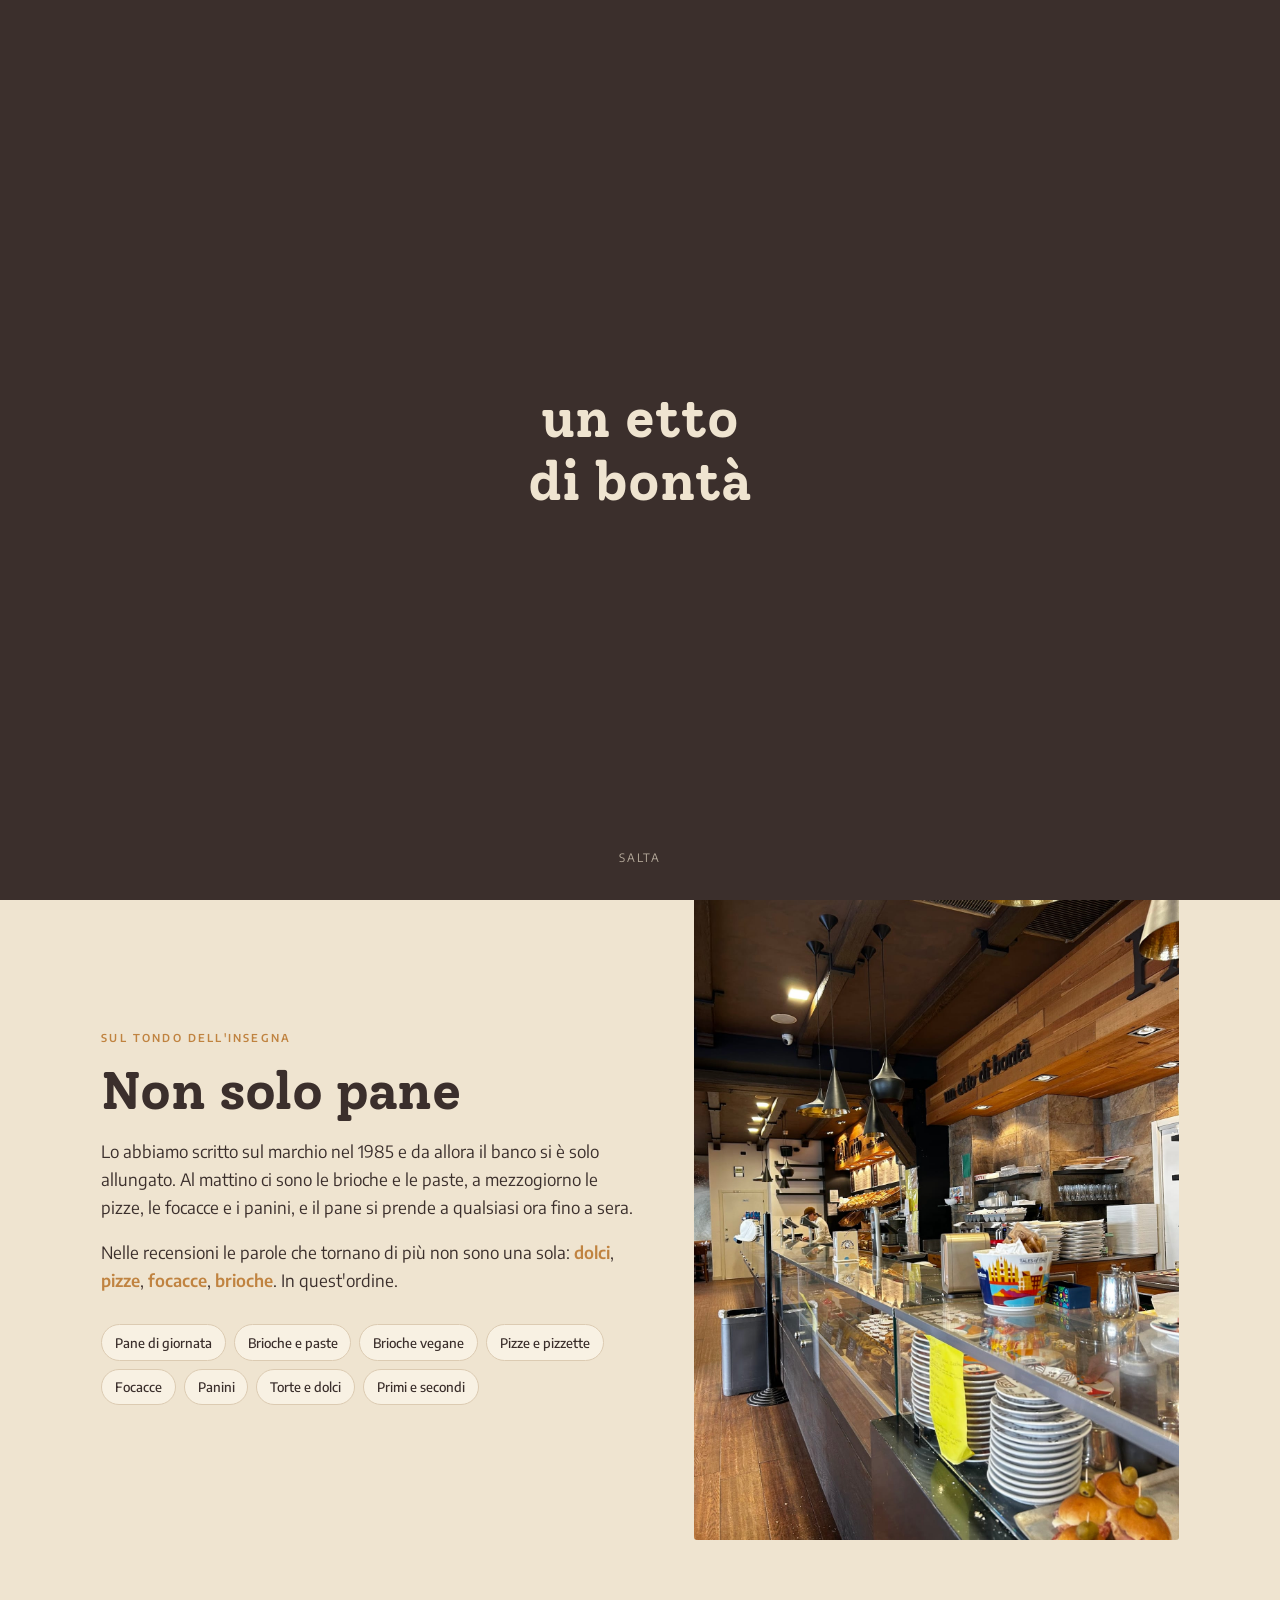
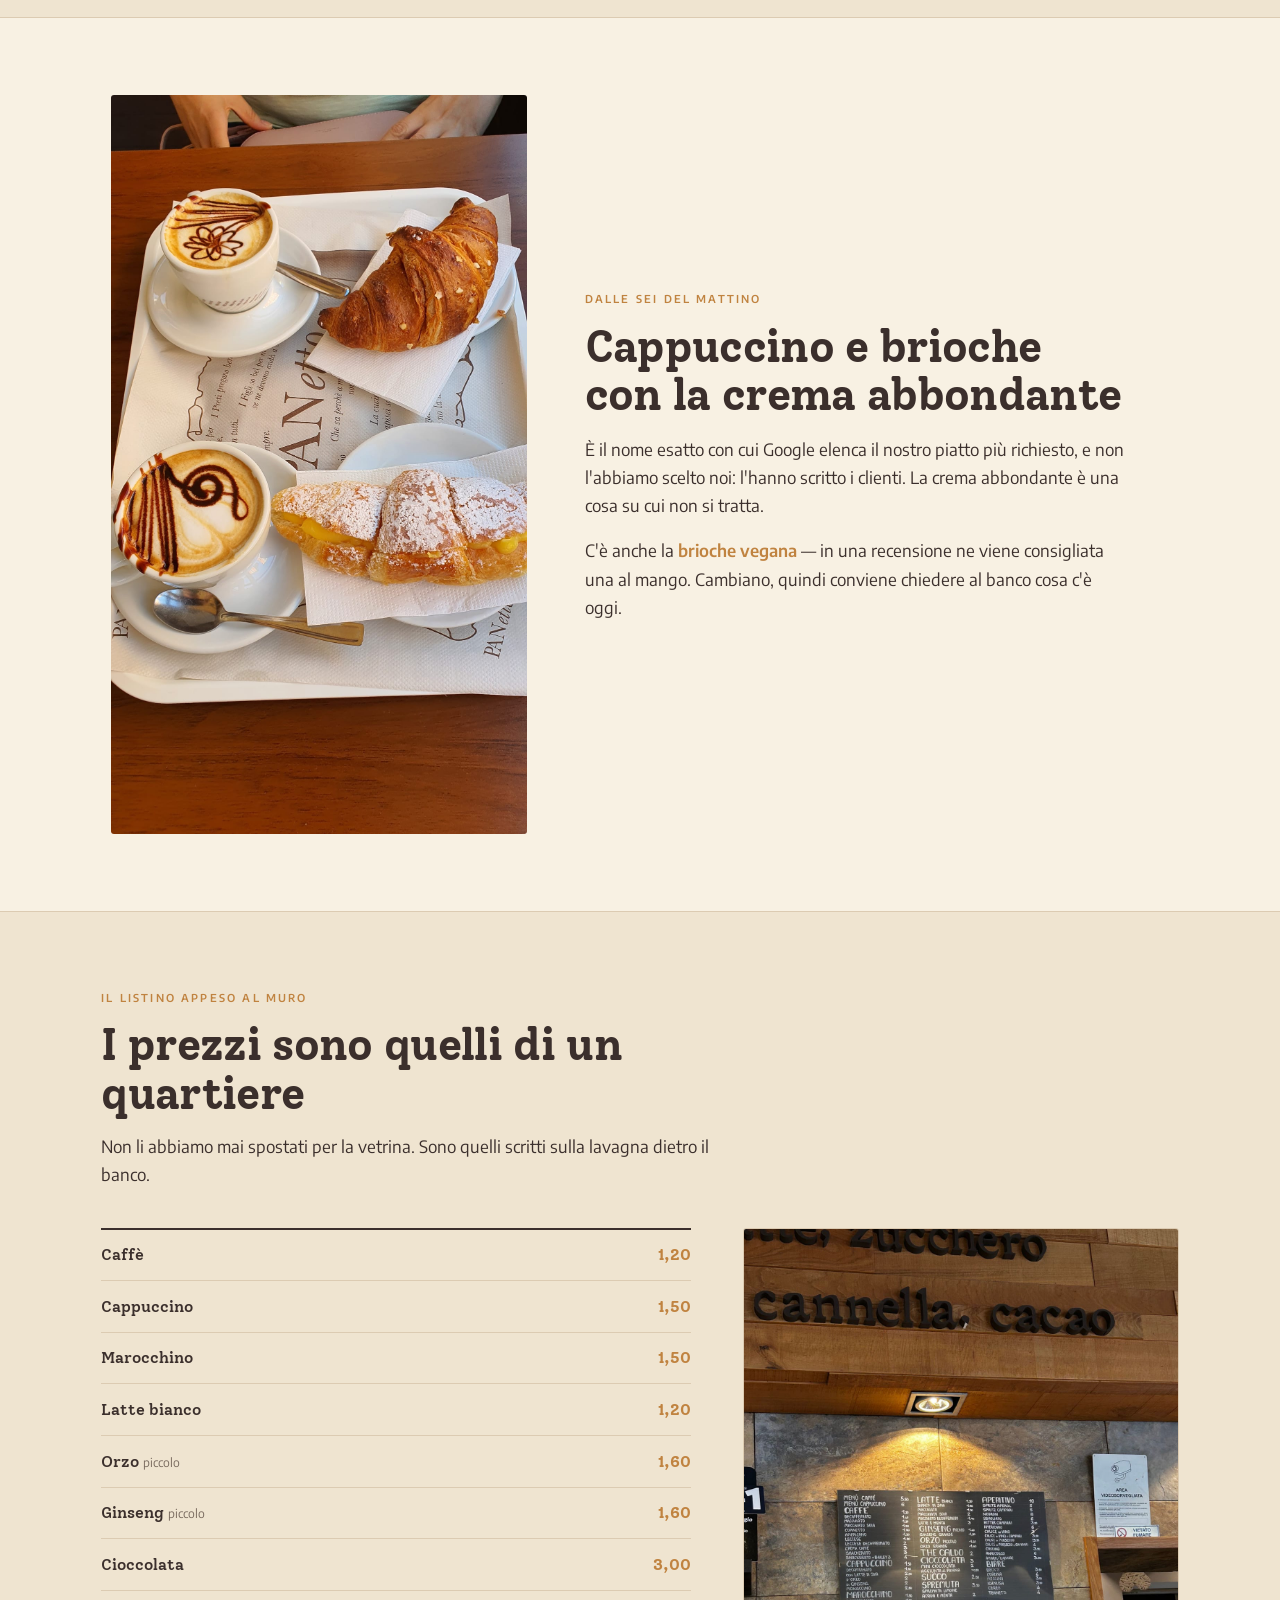
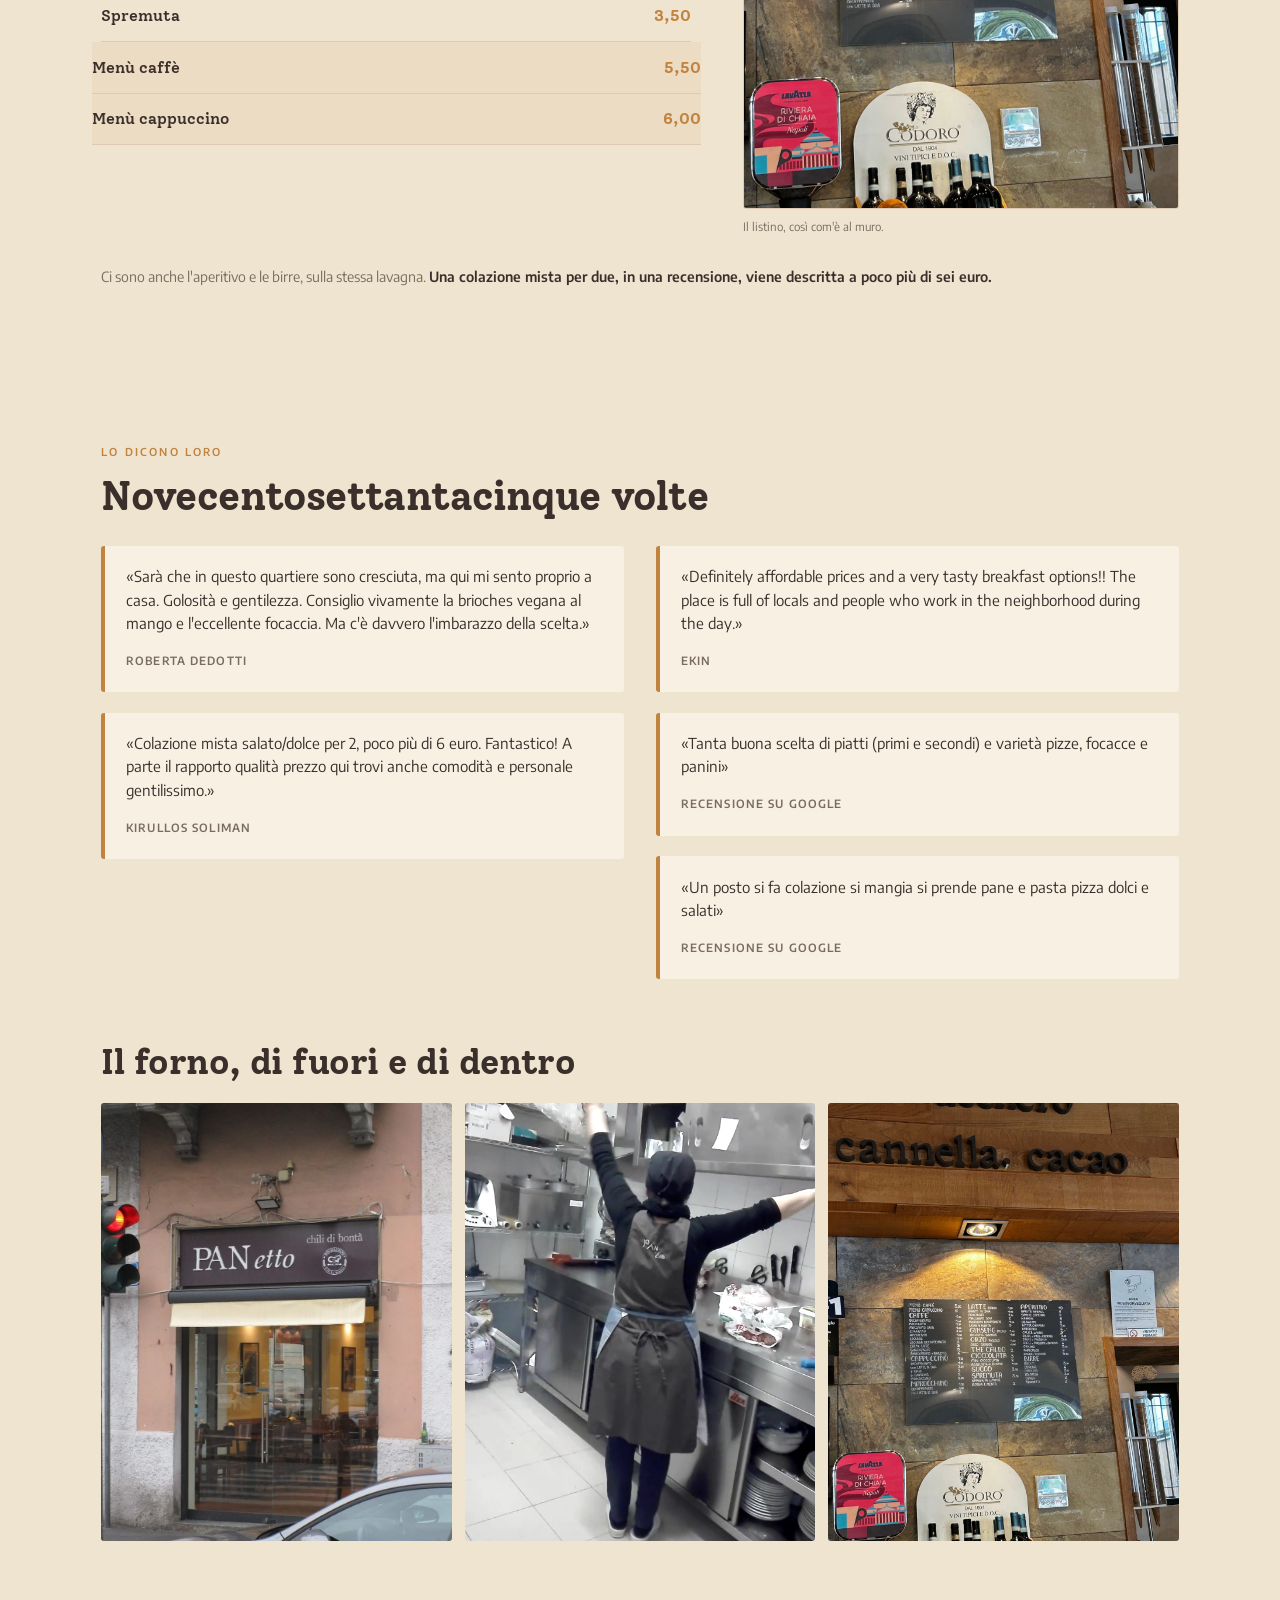
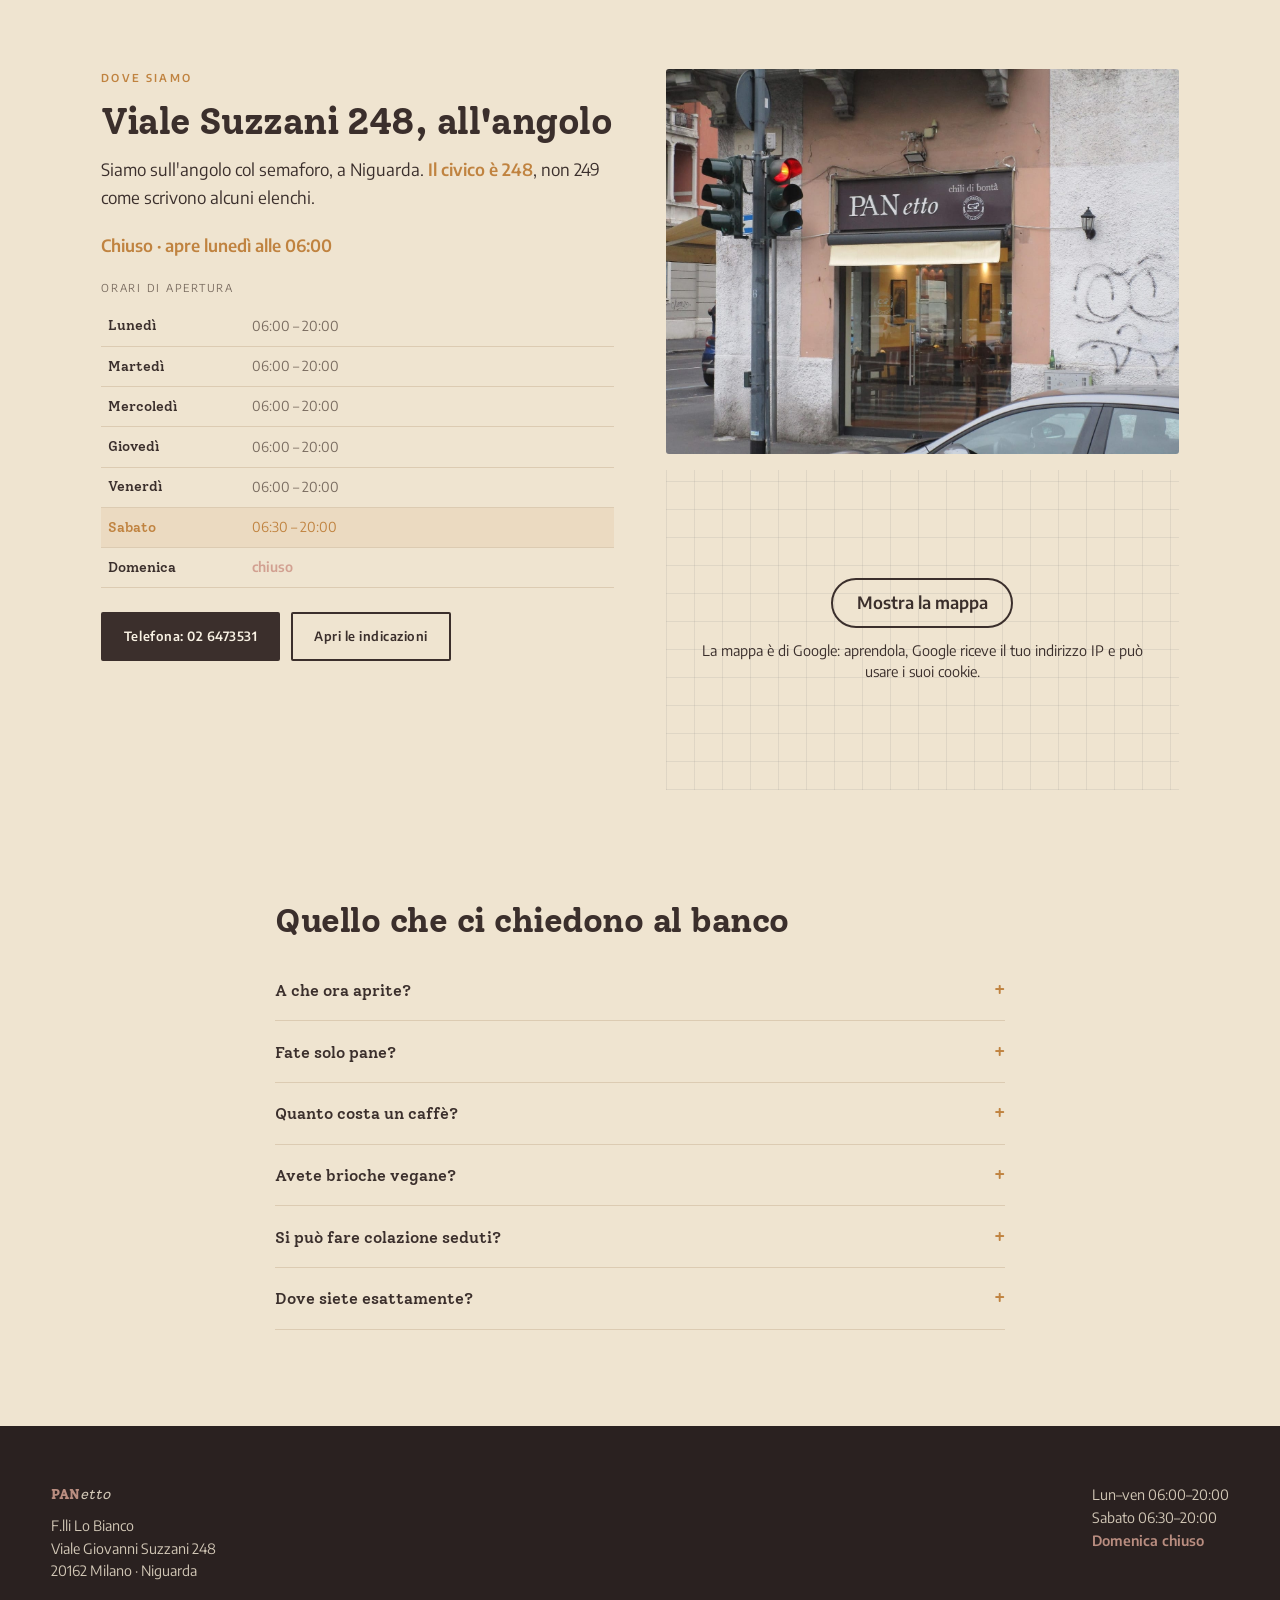
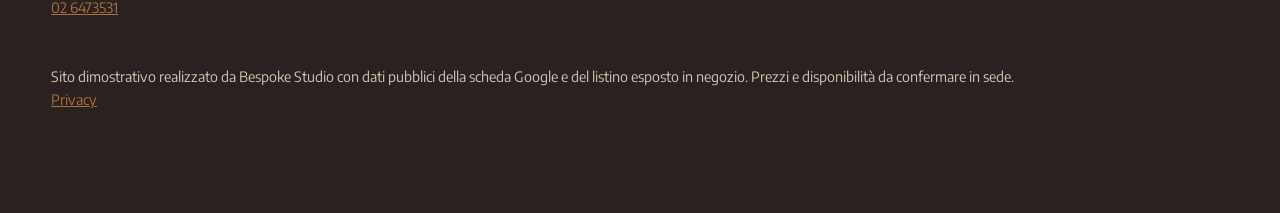
==== commit 3a673268: "Privacy e pulizia: caratteri sul sito, mappa al clic, informativa, noindex - caratteri copiati nel s" ====
--- a/index.html
+++ b/index.html
@@ -3,6 +3,7 @@
 <head>
 <meta charset="utf-8">
 <meta name="viewport" content="width=device-width, initial-scale=1">
+<meta name="robots" content="noindex">
 <title>PANetto F.lli Lo Bianco — forno e caffetteria a Niguarda, dal 1985</title>
 <meta name="description" content="PANetto F.lli Lo Bianco, viale Suzzani 248, Niguarda, Milano. Pane, brioche, pizze, focacce e dolci dal 1985. Aperti dalle 6 alle 20, domenica chiuso. Caffè 1,20 €.">
 <link rel="canonical" href="https://rotenzark.github.io/panetto-suzzani/">
@@ -20,9 +21,7 @@
 <link rel="icon" href="img/favicon.svg" type="image/svg+xml">
 <link rel="icon" href="img/favicon-32.png" sizes="32x32">
 <link rel="apple-touch-icon" href="img/apple-touch-icon.png">
-<link rel="preconnect" href="https://fonts.googleapis.com">
-<link rel="preconnect" href="https://fonts.gstatic.com" crossorigin>
-<link href="https://fonts.googleapis.com/css2?family=Solway:wght@400;500;700;800&family=Encode+Sans:wght@300;400;500;600&display=swap" rel="stylesheet">
+<link rel="stylesheet" href="fonts/fonts.css?v=1">
 <link rel="stylesheet" href="css/styles.css?v=1">
 <script type="application/ld+json">
 {
@@ -179,11 +178,11 @@
     <p class="occhiello" data-i18n="voc.eti">Lo dicono loro</p>
     <h2 id="voci-titolo" data-i18n="voc.titolo">Novecentosettantacinque volte</h2>
     <ul class="voci__lista">
-      <li class="voce"><p>«Sarà che in questo quartiere sono cresciuta, ma qui mi sento proprio a casa. Golosità e gentilezza. Consiglio vivamente la brioches vegana al mango e l'eccellente focaccia. Ma c'è davvero l'imbarazzo della scelta.»</p><span class="voce__chi">Roberta Dedotti</span></li>
-      <li class="voce"><p>«Colazione mista salato/dolce per 2, poco più di 6 euro. Fantastico! A parte il rapporto qualità prezzo qui trovi anche comodità e personale gentilissimo.»</p><span class="voce__chi">Kirullos Soliman</span></li>
+      <li class="voce"><p lang="it">«Sarà che in questo quartiere sono cresciuta, ma qui mi sento proprio a casa. Golosità e gentilezza. Consiglio vivamente la brioches vegana al mango e l'eccellente focaccia. Ma c'è davvero l'imbarazzo della scelta.»</p><span class="voce__chi">Roberta Dedotti</span></li>
+      <li class="voce"><p lang="it">«Colazione mista salato/dolce per 2, poco più di 6 euro. Fantastico! A parte il rapporto qualità prezzo qui trovi anche comodità e personale gentilissimo.»</p><span class="voce__chi">Kirullos Soliman</span></li>
       <li class="voce"><p>«Definitely affordable prices and a very tasty breakfast options!! The place is full of locals and people who work in the neighborhood during the day.»</p><span class="voce__chi">Ekin</span></li>
       <li class="voce"><p>«Tanta buona scelta di piatti (primi e secondi) e varietà pizze, focacce e panini»</p><span class="voce__chi">Recensione su Google</span></li>
-      <li class="voce"><p>«Un posto si fa colazione si mangia si prende pane e pasta pizza dolci e salati»</p><span class="voce__chi">Recensione su Google</span></li>
+      <li class="voce"><p lang="it">«Un posto si fa colazione si mangia si prende pane e pasta pizza dolci e salati»</p><span class="voce__chi">Recensione su Google</span></li>
     </ul>
   </section>
 
@@ -223,7 +222,7 @@
     </div>
     <div class="dove__lato reveal">
       <figure class="dove__facciata"><img src="img/facciata.jpg" width="1500" height="1125" decoding="async" alt="L'ingresso di PANetto sull'angolo di viale Suzzani"></figure>
-      <iframe title="Mappa di PANetto, viale Suzzani 248, Milano" src="https://www.google.com/maps?q=PANetto+Viale+Suzzani+248+20162+Milano&output=embed" width="600" height="320" style="border:0" loading="lazy" referrerpolicy="no-referrer-when-downgrade"></iframe>
+      <div class="mappa-clic" data-mappa-clic style="--mappa-h: 320px"><template><iframe title="Mappa di PANetto, viale Suzzani 248, Milano" src="https://www.google.com/maps?q=PANetto+Viale+Suzzani+248+20162+Milano&output=embed" width="600" height="320" style="border:0" loading="lazy" referrerpolicy="no-referrer-when-downgrade"></iframe></template><div class="mappa-clic__velo"><a class="mappa-clic__btn" href="https://www.google.com/maps/place/PANetto+F.lli+Lo+Bianco/@45.5231942,9.2073771,17z" target="_blank" rel="noopener">Mostra la mappa</a><p class="mappa-clic__nota">La mappa è di Google: aprendola, Google riceve il tuo indirizzo IP e può usare i suoi cookie.</p></div></div>
     </div>
   </section>
 
@@ -254,6 +253,7 @@
     </div>
   </div>
   <p class="chiusa__nota" data-i18n="foot.nota">Sito dimostrativo realizzato da Bespoke Studio con dati pubblici della scheda Google e del listino esposto in negozio. Prezzi e disponibilità da confermare in sede.</p>
+  <p class="privacy-link"><a href="privacy.html">Privacy</a></p>
 </footer>
 
 <div class="barra" id="actionBar">
@@ -270,5 +270,6 @@
 <script src="https://cdn.jsdelivr.net/npm/gsap@3.12.5/dist/gsap.min.js"></script>
 <script src="https://cdn.jsdelivr.net/npm/gsap@3.12.5/dist/ScrollTrigger.min.js"></script>
 <script src="js/main.js?v=1"></script>
+<script src="js/mappa-clic.js?v=1" defer></script>
 </body>
 </html>
--- a/fonts/fonts.css
+++ b/fonts/fonts.css
@@ -0,0 +1,157 @@
+/* Caratteri ospitati sul sito: nessuna richiesta a Google Fonts o Fontshare (giro privacy 1/10/2026). Licenze in LICENSE.txt. */
+/* vietnamese */
+@font-face {
+  font-family: 'Encode Sans';
+  font-style: normal;
+  font-weight: 300;
+  font-stretch: 100%;
+  font-display: swap;
+  src: url(encodesans-v23-LDIhapOFNxEwR-Bd1O9uYNmnUQomAgE25imKSbHLR8A6WQw.woff2) format('woff2');
+  unicode-range: U+0102-0103, U+0110-0111, U+0128-0129, U+0168-0169, U+01A0-01A1, U+01AF-01B0, U+0300-0301, U+0303-0304, U+0308-0309, U+0323, U+0329, U+1EA0-1EF9, U+20AB;
+}
+/* latin-ext */
+@font-face {
+  font-family: 'Encode Sans';
+  font-style: normal;
+  font-weight: 300;
+  font-stretch: 100%;
+  font-display: swap;
+  src: url(encodesans-v23-LDIhapOFNxEwR-Bd1O9uYNmnUQomAgE25imKSbHLRsA6WQw.woff2) format('woff2');
+  unicode-range: U+0100-02BA, U+02BD-02C5, U+02C7-02CC, U+02CE-02D7, U+02DD-02FF, U+0304, U+0308, U+0329, U+1D00-1DBF, U+1E00-1E9F, U+1EF2-1EFF, U+2020, U+20A0-20AB, U+20AD-20C0, U+2113, U+2C60-2C7F, U+A720-A7FF;
+}
+/* latin */
+@font-face {
+  font-family: 'Encode Sans';
+  font-style: normal;
+  font-weight: 300;
+  font-stretch: 100%;
+  font-display: swap;
+  src: url(encodesans-v23-LDIhapOFNxEwR-Bd1O9uYNmnUQomAgE25imKSbHLSMA6.woff2) format('woff2');
+  unicode-range: U+0000-00FF, U+0131, U+0152-0153, U+02BB-02BC, U+02C6, U+02DA, U+02DC, U+0304, U+0308, U+0329, U+2000-206F, U+20AC, U+2122, U+2191, U+2193, U+2212, U+2215, U+FEFF, U+FFFD;
+}
+/* vietnamese */
+@font-face {
+  font-family: 'Encode Sans';
+  font-style: normal;
+  font-weight: 400;
+  font-stretch: 100%;
+  font-display: swap;
+  src: url(encodesans-v23-LDIhapOFNxEwR-Bd1O9uYNmnUQomAgE25imKSbHLR8A6WQw.woff2) format('woff2');
+  unicode-range: U+0102-0103, U+0110-0111, U+0128-0129, U+0168-0169, U+01A0-01A1, U+01AF-01B0, U+0300-0301, U+0303-0304, U+0308-0309, U+0323, U+0329, U+1EA0-1EF9, U+20AB;
+}
+/* latin-ext */
+@font-face {
+  font-family: 'Encode Sans';
+  font-style: normal;
+  font-weight: 400;
+  font-stretch: 100%;
+  font-display: swap;
+  src: url(encodesans-v23-LDIhapOFNxEwR-Bd1O9uYNmnUQomAgE25imKSbHLRsA6WQw.woff2) format('woff2');
+  unicode-range: U+0100-02BA, U+02BD-02C5, U+02C7-02CC, U+02CE-02D7, U+02DD-02FF, U+0304, U+0308, U+0329, U+1D00-1DBF, U+1E00-1E9F, U+1EF2-1EFF, U+2020, U+20A0-20AB, U+20AD-20C0, U+2113, U+2C60-2C7F, U+A720-A7FF;
+}
+/* latin */
+@font-face {
+  font-family: 'Encode Sans';
+  font-style: normal;
+  font-weight: 400;
+  font-stretch: 100%;
+  font-display: swap;
+  src: url(encodesans-v23-LDIhapOFNxEwR-Bd1O9uYNmnUQomAgE25imKSbHLSMA6.woff2) format('woff2');
+  unicode-range: U+0000-00FF, U+0131, U+0152-0153, U+02BB-02BC, U+02C6, U+02DA, U+02DC, U+0304, U+0308, U+0329, U+2000-206F, U+20AC, U+2122, U+2191, U+2193, U+2212, U+2215, U+FEFF, U+FFFD;
+}
+/* vietnamese */
+@font-face {
+  font-family: 'Encode Sans';
+  font-style: normal;
+  font-weight: 500;
+  font-stretch: 100%;
+  font-display: swap;
+  src: url(encodesans-v23-LDIhapOFNxEwR-Bd1O9uYNmnUQomAgE25imKSbHLR8A6WQw.woff2) format('woff2');
+  unicode-range: U+0102-0103, U+0110-0111, U+0128-0129, U+0168-0169, U+01A0-01A1, U+01AF-01B0, U+0300-0301, U+0303-0304, U+0308-0309, U+0323, U+0329, U+1EA0-1EF9, U+20AB;
+}
+/* latin-ext */
+@font-face {
+  font-family: 'Encode Sans';
+  font-style: normal;
+  font-weight: 500;
+  font-stretch: 100%;
+  font-display: swap;
+  src: url(encodesans-v23-LDIhapOFNxEwR-Bd1O9uYNmnUQomAgE25imKSbHLRsA6WQw.woff2) format('woff2');
+  unicode-range: U+0100-02BA, U+02BD-02C5, U+02C7-02CC, U+02CE-02D7, U+02DD-02FF, U+0304, U+0308, U+0329, U+1D00-1DBF, U+1E00-1E9F, U+1EF2-1EFF, U+2020, U+20A0-20AB, U+20AD-20C0, U+2113, U+2C60-2C7F, U+A720-A7FF;
+}
+/* latin */
+@font-face {
+  font-family: 'Encode Sans';
+  font-style: normal;
+  font-weight: 500;
+  font-stretch: 100%;
+  font-display: swap;
+  src: url(encodesans-v23-LDIhapOFNxEwR-Bd1O9uYNmnUQomAgE25imKSbHLSMA6.woff2) format('woff2');
+  unicode-range: U+0000-00FF, U+0131, U+0152-0153, U+02BB-02BC, U+02C6, U+02DA, U+02DC, U+0304, U+0308, U+0329, U+2000-206F, U+20AC, U+2122, U+2191, U+2193, U+2212, U+2215, U+FEFF, U+FFFD;
+}
+/* vietnamese */
+@font-face {
+  font-family: 'Encode Sans';
+  font-style: normal;
+  font-weight: 600;
+  font-stretch: 100%;
+  font-display: swap;
+  src: url(encodesans-v23-LDIhapOFNxEwR-Bd1O9uYNmnUQomAgE25imKSbHLR8A6WQw.woff2) format('woff2');
+  unicode-range: U+0102-0103, U+0110-0111, U+0128-0129, U+0168-0169, U+01A0-01A1, U+01AF-01B0, U+0300-0301, U+0303-0304, U+0308-0309, U+0323, U+0329, U+1EA0-1EF9, U+20AB;
+}
+/* latin-ext */
+@font-face {
+  font-family: 'Encode Sans';
+  font-style: normal;
+  font-weight: 600;
+  font-stretch: 100%;
+  font-display: swap;
+  src: url(encodesans-v23-LDIhapOFNxEwR-Bd1O9uYNmnUQomAgE25imKSbHLRsA6WQw.woff2) format('woff2');
+  unicode-range: U+0100-02BA, U+02BD-02C5, U+02C7-02CC, U+02CE-02D7, U+02DD-02FF, U+0304, U+0308, U+0329, U+1D00-1DBF, U+1E00-1E9F, U+1EF2-1EFF, U+2020, U+20A0-20AB, U+20AD-20C0, U+2113, U+2C60-2C7F, U+A720-A7FF;
+}
+/* latin */
+@font-face {
+  font-family: 'Encode Sans';
+  font-style: normal;
+  font-weight: 600;
+  font-stretch: 100%;
+  font-display: swap;
+  src: url(encodesans-v23-LDIhapOFNxEwR-Bd1O9uYNmnUQomAgE25imKSbHLSMA6.woff2) format('woff2');
+  unicode-range: U+0000-00FF, U+0131, U+0152-0153, U+02BB-02BC, U+02C6, U+02DA, U+02DC, U+0304, U+0308, U+0329, U+2000-206F, U+20AC, U+2122, U+2191, U+2193, U+2212, U+2215, U+FEFF, U+FFFD;
+}
+/* latin */
+@font-face {
+  font-family: 'Solway';
+  font-style: normal;
+  font-weight: 400;
+  font-display: swap;
+  src: url(solway-v19-AMOQz46Cs2uTAOCmhXo8.woff2) format('woff2');
+  unicode-range: U+0000-00FF, U+0131, U+0152-0153, U+02BB-02BC, U+02C6, U+02DA, U+02DC, U+0304, U+0308, U+0329, U+2000-206F, U+20AC, U+2122, U+2191, U+2193, U+2212, U+2215, U+FEFF, U+FFFD;
+}
+/* latin */
+@font-face {
+  font-family: 'Solway';
+  font-style: normal;
+  font-weight: 500;
+  font-display: swap;
+  src: url(solway-v19-AMOTz46Cs2uTAOCudlkpnccR.woff2) format('woff2');
+  unicode-range: U+0000-00FF, U+0131, U+0152-0153, U+02BB-02BC, U+02C6, U+02DA, U+02DC, U+0304, U+0308, U+0329, U+2000-206F, U+20AC, U+2122, U+2191, U+2193, U+2212, U+2215, U+FEFF, U+FFFD;
+}
+/* latin */
+@font-face {
+  font-family: 'Solway';
+  font-style: normal;
+  font-weight: 700;
+  font-display: swap;
+  src: url(solway-v19-AMOTz46Cs2uTAOCuPl8pnccR.woff2) format('woff2');
+  unicode-range: U+0000-00FF, U+0131, U+0152-0153, U+02BB-02BC, U+02C6, U+02DA, U+02DC, U+0304, U+0308, U+0329, U+2000-206F, U+20AC, U+2122, U+2191, U+2193, U+2212, U+2215, U+FEFF, U+FFFD;
+}
+/* latin */
+@font-face {
+  font-family: 'Solway';
+  font-style: normal;
+  font-weight: 800;
+  font-display: swap;
+  src: url(solway-v19-AMOTz46Cs2uTAOCuIlwpnccR.woff2) format('woff2');
+  unicode-range: U+0000-00FF, U+0131, U+0152-0153, U+02BB-02BC, U+02C6, U+02DA, U+02DC, U+0304, U+0308, U+0329, U+2000-206F, U+20AC, U+2122, U+2191, U+2193, U+2212, U+2215, U+FEFF, U+FFFD;
+}
--- a/css/styles.css
+++ b/css/styles.css
@@ -232,3 +232,12 @@
   .testata__coda .bottone{display:none}
   .orari th{width:6.5rem;font-size:.86rem}
 }
+
+/*MAPPACLIC*/
+/* la mappa Google si carica solo al clic (giro privacy 1/10/2026) */
+.mappa-clic { display: flex; align-items: center; justify-content: center; width: 100%; height: 100%; min-height: var(--mappa-h, 320px); box-sizing: border-box; padding: 24px; text-align: center; background: repeating-linear-gradient(0deg, rgba(127, 127, 127, 0.14) 0 1px, transparent 1px 28px), repeating-linear-gradient(90deg, rgba(127, 127, 127, 0.14) 0 1px, transparent 1px 28px); }
+.mappa-clic__velo { display: flex; flex-direction: column; align-items: center; gap: 12px; max-width: 32em; }
+.mappa-clic__btn { display: inline-block; padding: 0.75em 1.4em; border: 2px solid currentColor; border-radius: 999px; color: inherit; font: inherit; font-weight: 600; line-height: 1.2; text-decoration: none; background: transparent; cursor: pointer; }
+.mappa-clic__btn:hover, .mappa-clic__btn:focus-visible { text-decoration: underline; }
+.mappa-clic__nota { margin: 0; font-size: 0.85em; line-height: 1.45; }
+/*/MAPPACLIC*/
